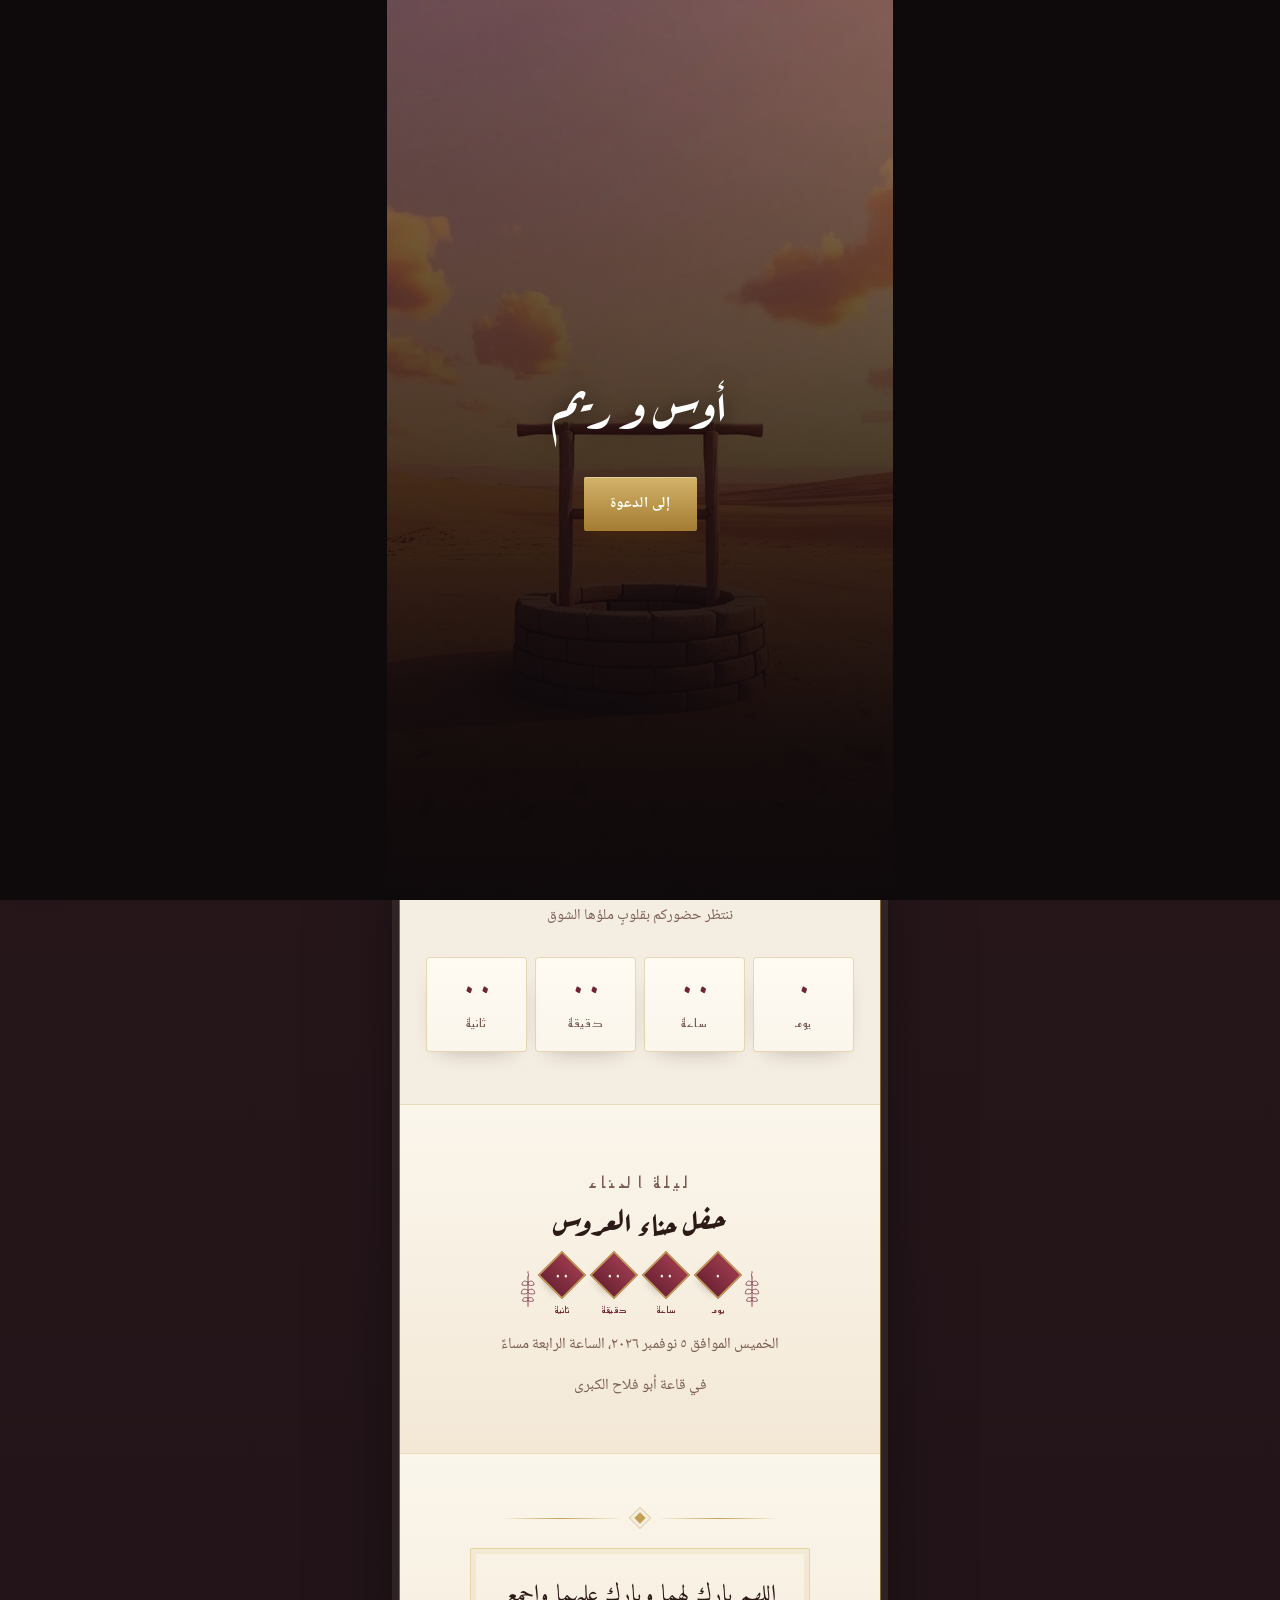
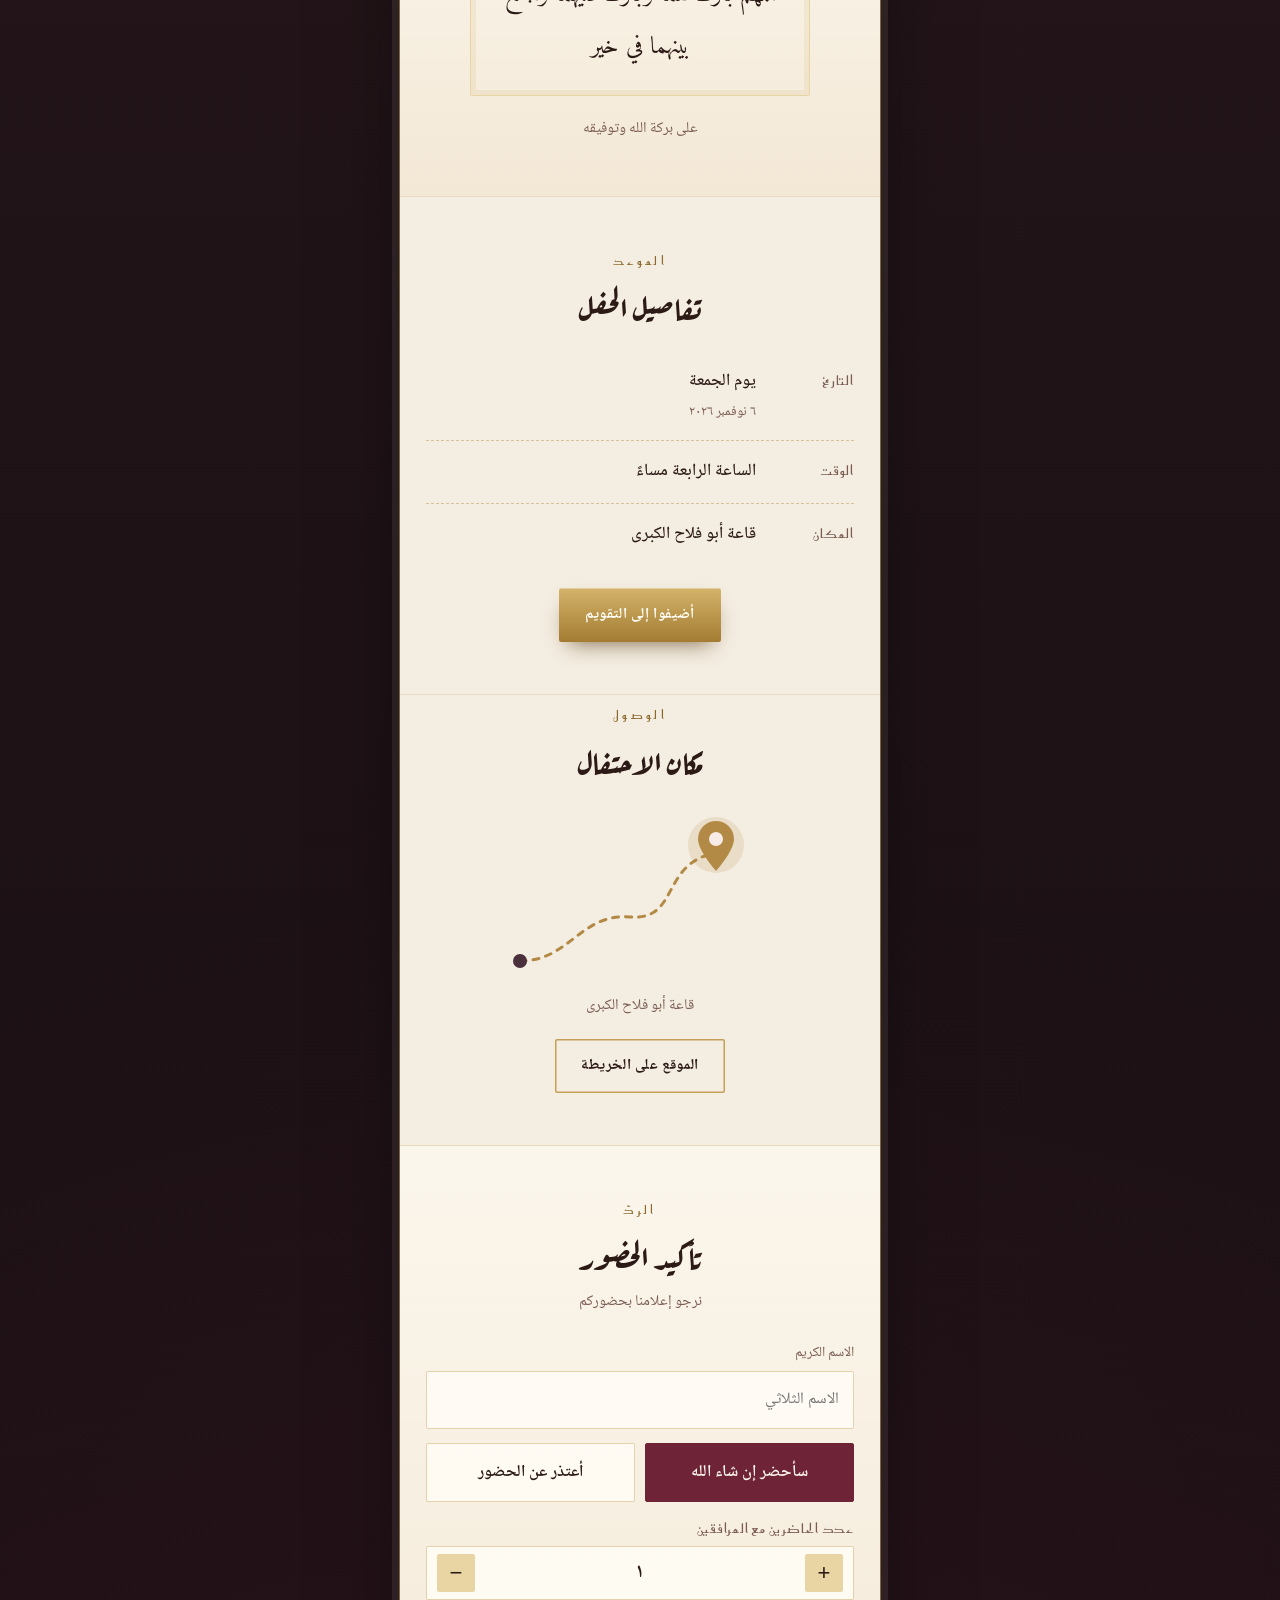
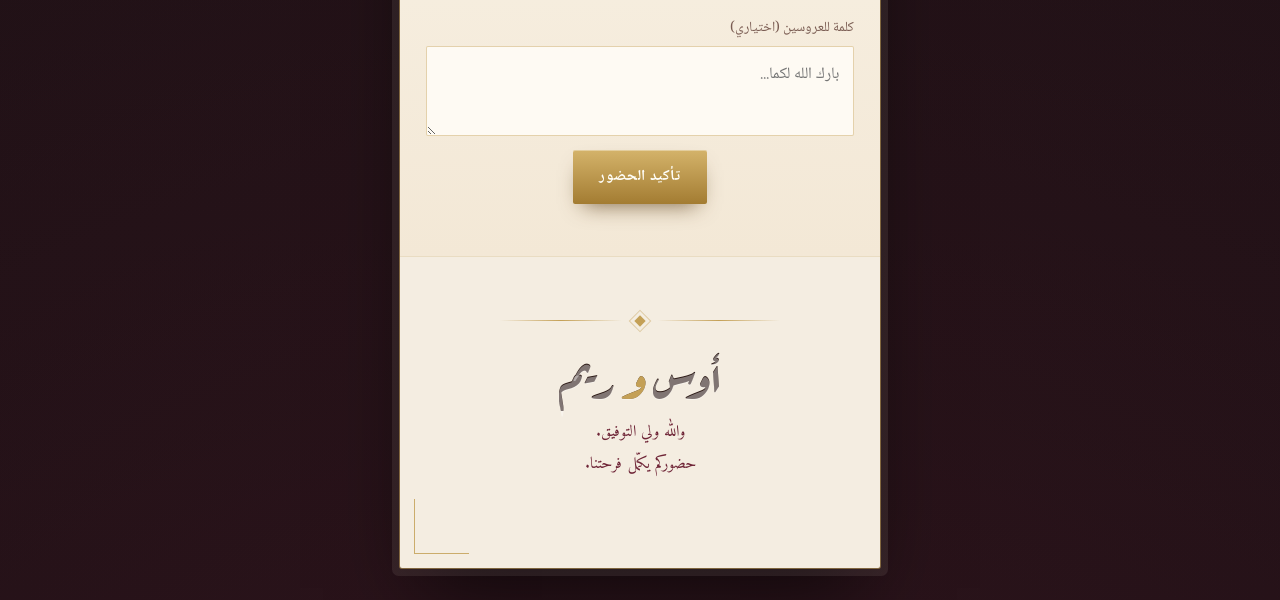
==== index.html @ cea6261b "Restyle the henna countdown as small tatreez lozenges with henna sprigs. Co-authored-by: Cursor <cur" ====
<!DOCTYPE html>
<html lang="ar" dir="rtl">
<head>
<meta charset="UTF-8">
<meta name="viewport" content="width=device-width, initial-scale=1">
<title>دعوة زفاف أوس وريم</title>
<meta name="claude:viewport-fit-sides" content="cover">
<link rel="preconnect" href="https://fonts.googleapis.com">
<link rel="preconnect" href="https://fonts.gstatic.com" crossorigin>
<link href="https://fonts.googleapis.com/css2?family=Amiri:ital,wght@0,400;0,700;1,400&family=Aref+Ruqaa:wght@400;700&family=Noto+Naskh+Arabic:wght@400;500;600;700&family=Reem+Kufi:wght@400;500;600&display=swap" rel="stylesheet">
<style>
/* Layout: one phone-width column of blush paper. A sealed envelope opens onto an arched hero, then short sections stacked with gold hairline dividers. */
:root{
  --velvet:#160e12;
  --velvet-2:#2a181c;
  --paper:#F4EDE1;
  --paper-2:#FBF6EC;
  --ink:#2C1A16;
  --mauve:#7A5C52;
  --gold:#C4A056;
  --gold-deep:#8C6A2E;
  --gold-lt:#E8D5A3;
  --wine:#6E2436;
  --rose:#E4D2C4;
  --f-display:'Aref Ruqaa','Amiri','Noto Naskh Arabic',serif;
  --f-title:'Amiri','Noto Naskh Arabic',serif;
  --f-kufi:'Reem Kufi','Noto Naskh Arabic',sans-serif;
  --f-body:'Noto Naskh Arabic','Amiri','Segoe UI',Tahoma,sans-serif;
  color-scheme:light;
}
*{box-sizing:border-box}
html{scroll-behavior:smooth}
body{
  margin:0;color:var(--ink);font-family:var(--f-body);
  background:
    radial-gradient(ellipse 80% 50% at 50% 0%,rgba(196,160,86,.22),transparent 55%),
    radial-gradient(circle at 50% 120%,rgba(110,36,54,.35),transparent 45%),
    linear-gradient(180deg,var(--velvet-2),var(--velvet));
  padding-block:0;padding-left:max(0px,env(safe-area-inset-left,0px));padding-right:max(0px,env(safe-area-inset-right,0px));
  line-height:2;font-size:16.5px;
}
body.locked{overflow:hidden}
.wrap{
  max-width:480px;margin-inline:auto;background:var(--paper);min-height:100vh;position:relative;overflow:hidden;
  box-shadow:
    0 0 0 1px rgba(196,160,86,.55),
    0 0 0 8px rgba(244,237,225,.08),
    0 40px 80px -20px rgba(0,0,0,.65);
}
.wrap::before,.wrap::after{
  content:"";position:absolute;pointer-events:none;z-index:8;width:54px;height:54px;
  border-color:var(--gold);border-style:solid;opacity:.85;
}
.wrap::before{top:14px;right:14px;border-width:1.5px 1.5px 0 0}
.wrap::after{bottom:14px;left:14px;border-width:0 0 1.5px 1.5px}
section{padding:52px max(26px,env(safe-area-inset-left,0px)) 52px max(26px,env(safe-area-inset-right,0px));text-align:center;position:relative}
section + section{border-top:1px solid rgba(196,160,86,.22)}
h2{font-family:var(--f-display);font-weight:700;font-size:32px;margin:0 0 8px;color:var(--ink);text-wrap:balance;line-height:1.45}
.kicker{font-family:var(--f-kufi);font-size:12px;letter-spacing:.28em;color:var(--gold-deep);margin:0 0 10px}
p{margin:0}
.label{font-size:13px;letter-spacing:.06em;color:var(--mauve);font-family:var(--f-kufi)}
.orn{display:flex;align-items:center;gap:14px;justify-content:center;margin:8px auto 0;max-width:280px;color:var(--gold)}
.orn::before,.orn::after{content:"";flex:1;height:1px;background:linear-gradient(90deg,transparent,var(--gold),transparent)}
.orn i{width:8px;height:8px;transform:rotate(45deg);background:var(--gold);display:block;box-shadow:0 0 0 3px var(--paper),0 0 0 4px rgba(196,160,86,.45)}
.orn.wide{max-width:220px;margin-top:18px}

/* ---------- Envelope ---------- */
#intro{position:fixed;inset:0;z-index:50;background:
  radial-gradient(circle at 50% 18%,rgba(255,246,221,.45),transparent 28%),
  radial-gradient(120% 90% at 50% 30%,#E9D4D1,#C9AEB1 70%,#B89A9C);
  display:flex;align-items:center;justify-content:center;
  transition:opacity .9s ease,transform .9s ease;padding:max(20px,env(safe-area-inset-top,0px)) 20px max(20px,env(safe-area-inset-bottom,0px))}
#intro.gone{opacity:0;transform:scale(1.06);pointer-events:none}
.env-scene{width:min(420px,92vw);display:flex;flex-direction:column;align-items:center;gap:18px;perspective:1200px}
.env{position:relative;display:block;width:100%;height:360px;border:0;background:none;padding:0;cursor:pointer;
  transform-style:preserve-3d;transition:transform .9s ease .15s;filter:drop-shadow(0 28px 36px rgba(74,47,60,.38))}
.env:not(.open){overflow:hidden;border-radius:14px}
.env-back{position:absolute;inset:0;border-radius:14px;background:linear-gradient(180deg,#F7E8E2,#E7CEC8);
  box-shadow:inset 0 0 0 1px rgba(179,138,69,.5),inset 0 0 0 9px rgba(255,255,255,.22)}
.env-back::after{content:"";position:absolute;inset:11px;border-radius:8px;border:1px solid rgba(179,138,69,.42);pointer-events:none}
.env-letter{position:absolute;left:8%;right:8%;top:10%;height:80%;border-radius:6px;z-index:1;opacity:0;
  background:linear-gradient(180deg,#FDFAF6,#F4E6DC);box-shadow:inset 0 0 0 1px rgba(179,138,69,.3);
  transition:transform .85s cubic-bezier(.2,.7,.2,1) .28s,opacity .4s ease .2s}
.env-face{position:absolute;inset:0;z-index:2;display:flex;flex-direction:column;align-items:center;justify-content:flex-end;
  padding:0 24px 36px;border-radius:14px;pointer-events:none;gap:4px;
  background:linear-gradient(180deg,transparent 50%,#F1DDD6 50%)}
.env-kicker{font-size:13px;color:var(--gold);letter-spacing:.22em}
.env-pair{font-family:var(--f-display);font-size:clamp(28px,7vw,36px);color:var(--ink);line-height:1.15;display:flex;align-items:baseline;gap:10px}
.env-pair b{color:var(--gold);font-weight:400;font-size:.62em}
.env-flap{position:absolute;left:0;right:0;top:0;height:54%;z-index:3;transform-origin:top center;transform-style:preserve-3d;
  transition:transform .85s cubic-bezier(.5,0,.2,1)}
.env-flap::before,.env-flap::after{content:"";position:absolute;inset:0;clip-path:polygon(0 0,100% 0,50% 100%);backface-visibility:hidden}
.env-flap::before{background:linear-gradient(180deg,#F7E9E4 0%,#E6CBC6 72%,#D9B8B3 100%)}
.env-flap::after{transform:rotateX(180deg);background:linear-gradient(180deg,#C9A07A,#E6D0C4)}
.seal{position:absolute;left:50%;top:54%;width:86px;height:86px;margin:-43px 0 0 -43px;border-radius:50%;z-index:4;
  display:grid;place-items:center;transition:opacity .4s ease,transform .5s ease;
  background:radial-gradient(circle at 32% 28%,#F6E2A8,#C39A52 52%,#8A6428);
  box-shadow:0 8px 16px rgba(74,47,60,.35),inset 0 0 0 5px rgba(255,248,220,.2),inset 0 -6px 10px rgba(80,50,10,.35)}
.seal span{font-family:var(--f-display);font-size:24px;line-height:1;color:#6B4A18;text-shadow:0 1px 0 rgba(255,255,255,.4)}
.env.open .env-flap{transform:rotateX(172deg)}
.env.open .seal{opacity:0;transform:scale(.65) translateY(-8px)}
.env.open .env-letter{opacity:1;transform:translateY(-46%)}
.env.open .env-face{opacity:0;transition:opacity .3s ease}
.env.open{transform:translateY(28px) scale(.96)}
@media (max-width:420px){.env{height:300px}.env-pair{font-size:28px}.seal{width:74px;height:74px;margin:-37px 0 0 -37px}}
.hint{font-size:15px;color:var(--ink);opacity:.72;animation:pulse 2.2s ease-in-out infinite}
@keyframes pulse{50%{opacity:.38}}

/* ---------- Hero ---------- */
.hero{padding:0;min-height:720px;background:linear-gradient(180deg,#F8F1E4 0%,var(--paper) 58%)}
.hero svg.arch{position:absolute;inset:0;width:100%;height:100%}
.hero-in{position:relative;padding:88px 30px 56px;display:flex;flex-direction:column;align-items:center;gap:12px;z-index:3}
.bism{font-family:var(--f-title);font-size:26px;color:var(--gold-deep);font-weight:700}
.verse{font-family:var(--f-title);font-size:16px;font-style:italic;color:var(--wine);max-width:300px;line-height:2.1}
.invite-line{font-size:16px;color:var(--ink);max-width:320px}
.families{font-family:var(--f-display);font-size:22px;color:var(--gold-deep);line-height:1.8;max-width:320px}
.hosts{display:grid;grid-template-columns:1fr 1fr;gap:14px;width:100%;max-width:360px;margin:6px 0 2px}
.host{font-size:14px;line-height:1.8;color:var(--ink)}
.host small{display:block;color:var(--mauve);font-size:12.5px;font-family:var(--f-kufi);letter-spacing:.04em}
.roles{font-size:15px;color:var(--mauve)}
.henna p{margin:10px auto 0;max-width:320px;color:var(--mauve);font-size:15.5px;line-height:2}
.names{font-family:var(--f-display);font-size:58px;line-height:1.2;color:var(--ink);margin-block:6px;text-shadow:0 1px 0 rgba(255,255,255,.4)}
.names .amp{display:block;font-size:26px;color:var(--gold);line-height:1;font-family:var(--f-title)}

/* ---------- Countdown ---------- */
.count{display:grid;grid-template-columns:repeat(4,1fr);gap:8px;margin-top:26px}
.tile{background:linear-gradient(180deg,#FFFaf2,var(--paper-2));border-radius:4px;padding:16px 4px 12px;box-shadow:inset 0 0 0 1px rgba(196,160,86,.4),0 10px 24px -16px rgba(44,26,22,.45)}
.tile b{display:block;font-family:var(--f-title);font-weight:700;font-size:28px;line-height:1.2;font-variant-numeric:tabular-nums;color:var(--wine)}
.tile span{font-size:12px;color:var(--mauve);font-family:var(--f-kufi);letter-spacing:.08em}
.henna-count{display:flex;align-items:center;justify-content:center;gap:6px;margin:14px auto 6px}
.henna-count svg.h-sprig{width:16px;height:46px;flex:0 0 auto;color:var(--wine);opacity:.9}
.henna-count svg.h-sprig.flip{transform:scaleX(-1)}
.henna-loz{display:flex;align-items:flex-start;gap:12px;margin:0;padding:0;list-style:none}
.henna-loz li{display:flex;flex-direction:column;align-items:center;gap:9px;width:40px}
.henna-loz .gem{
  width:34px;height:34px;display:grid;place-items:center;font-style:normal;
  background:linear-gradient(180deg,#9a3a4c,var(--wine));
  transform:rotate(45deg);
  box-shadow:inset 0 0 0 1.5px var(--gold),0 5px 10px -7px rgba(44,26,22,.5);
}
.henna-loz b{transform:rotate(-45deg);color:#FBF6EC;font-family:var(--f-title);font-weight:700;font-size:13px;line-height:1;font-variant-numeric:tabular-nums}
.henna-loz span{font-family:var(--f-kufi);font-size:9px;color:var(--wine);letter-spacing:.04em}
.sub{font-size:15px;color:var(--mauve);margin-top:8px}

/* ---------- Dua card ---------- */
.dua{background:linear-gradient(180deg,var(--paper-2),#F3E8D6)}
.dua blockquote{margin:22px auto 0;max-width:340px;font-family:var(--f-title);font-size:24px;line-height:2.15;color:var(--ink);padding:22px 18px;border-radius:2px;box-shadow:inset 0 0 0 1px var(--gold-lt),inset 0 0 0 6px rgba(196,160,86,.12)}

/* ---------- Details ---------- */
.rows{display:grid;gap:0;margin:22px 0 22px;text-align:right}
.row{display:grid;grid-template-columns:84px 1fr;gap:14px;padding:14px 0;border-bottom:1px dashed rgba(179,138,69,.45);align-items:baseline}
.row:last-child{border-bottom:0}
.row .label{font-size:13px}
.row .val{font-size:17px;font-weight:500;min-width:0}
.row .val small{display:block;font-size:13.5px;font-weight:400;color:var(--mauve)}
.btn{display:inline-flex;align-items:center;justify-content:center;gap:8px;font:inherit;font-weight:700;font-size:15px;padding:12px 26px;border-radius:2px;border:0;cursor:pointer;text-decoration:none;letter-spacing:.04em;
  background:linear-gradient(180deg,#D4B36A,#A37C32);color:#fffef8;box-shadow:0 10px 22px -10px rgba(80,50,10,.75),inset 0 1px 0 rgba(255,255,255,.35)}
.btn:focus-visible,.field:focus-visible,.env:focus-visible,.choice input:focus-visible+span{outline:2px solid var(--gold-deep);outline-offset:3px}
.btn.ghost{background:transparent;color:var(--ink);box-shadow:inset 0 0 0 1.5px var(--gold)}
.btns{display:flex;gap:10px;justify-content:center;flex-wrap:wrap}

/* ---------- Location ---------- */
.route{width:100%;max-width:300px;height:190px;margin:10px auto 6px;display:block}
.route .trail{stroke-dasharray:6 7;animation:dash 6s linear infinite}
@keyframes dash{to{stroke-dashoffset:-130}}

/* ---------- RSVP ---------- */
.rsvp{background:linear-gradient(180deg,var(--paper-2),#F3E8D6)}
form{display:grid;gap:14px;text-align:right;margin-top:22px}
label.fl{display:grid;gap:4px;font-size:14px;color:var(--mauve)}
.field{font:inherit;font-size:16px;color:var(--ink);background:rgba(255,252,246,.9);border:1px solid rgba(196,160,86,.45);border-radius:2px;padding:12px 14px;width:100%}
textarea.field{resize:vertical;min-height:84px}
.choices{display:grid;grid-template-columns:1fr 1fr;gap:10px}
.choice input{position:absolute;opacity:0;pointer-events:none}
.choice span{display:block;text-align:center;padding:12px 8px;border-radius:2px;border:1px solid rgba(196,160,86,.45);background:rgba(255,252,246,.9);cursor:pointer;font-weight:600}
.choice input:checked+span{background:var(--wine);color:#FBF6EC;border-color:var(--wine)}
.stepper{display:flex;align-items:center;justify-content:space-between;background:rgba(255,252,246,.9);border:1px solid rgba(196,160,86,.45);border-radius:2px;padding:6px 10px}
.stepper button{width:38px;height:38px;border-radius:2px;border:0;background:var(--gold-lt);color:var(--ink);font-size:22px;cursor:pointer;line-height:1}
.stepper output{font-size:20px;font-weight:600;font-variant-numeric:tabular-nums}

/* ---------- Program ---------- */

/* ---------- Closing ---------- */
.closing{padding-bottom:88px}
.closing .names{font-size:48px}
.closing p.thanks{font-size:16px;max-width:300px;margin:12px auto 0;color:var(--wine);font-family:var(--f-title)}
.sample{margin-top:34px;font-size:12px;color:var(--mauve);opacity:.8}

/* ---------- Motion + sound ---------- */
.env:not(.open){animation:floaty 4.5s ease-in-out infinite}
@keyframes floaty{50%{transform:translateY(-8px)}}
.seal{animation:glow 2.6s ease-in-out infinite}
@keyframes glow{50%{box-shadow:0 6px 14px rgba(74,47,60,.4),0 0 0 10px rgba(230,204,143,.22),inset 0 0 0 4px rgba(255,255,255,.14),inset 0 -4px 8px rgba(80,50,10,.35)}}
.spark{position:absolute;width:7px;height:7px;border-radius:50%;background:var(--gold-lt);box-shadow:0 0 10px 2px rgba(230,204,143,.9);pointer-events:none;z-index:6;
  animation:burst 1.1s ease-out forwards}
@keyframes burst{from{opacity:1;transform:translate(0,0) scale(1)}to{opacity:0;transform:translate(var(--dx),var(--dy)) scale(.2)}}
.opened .hero-in>*{animation:rise 1.1s cubic-bezier(.2,.7,.2,1) both}
.opened .hero-in>*:nth-child(1){animation-delay:.1s}
.opened .hero-in>*:nth-child(2){animation-delay:.35s}
.opened .hero-in>*:nth-child(3){animation-delay:.6s}
.opened .hero-in>*:nth-child(4){animation-delay:.85s}
.opened .hero-in>*:nth-child(5){animation-delay:1.1s}
.opened .hero-in>*:nth-child(6){animation-delay:1.25s}
.opened .hero-in>*:nth-child(7){animation-delay:1.4s}
@keyframes rise{from{opacity:0;transform:translateY(26px)}to{opacity:1;transform:none}}
.names>span:not(.amp){background:linear-gradient(100deg,var(--ink) 38%,var(--gold) 50%,var(--ink) 62%) 100% 0/260% 100%;-webkit-background-clip:text;background-clip:text;color:transparent;animation:shine 6s ease-in-out 2.5s infinite}
@keyframes shine{0%,55%{background-position:100% 0}100%{background-position:0 0}}
.hero svg.arch{transform-origin:50% 0;animation:archin 2.2s ease-out both}
@keyframes archin{from{opacity:0;transform:scale(1.06)}to{opacity:1;transform:none}}
#petals{position:absolute;inset:0;width:100%;height:100%;pointer-events:none;z-index:2}
.rv{transition:opacity .9s ease,transform .9s cubic-bezier(.2,.7,.2,1)}
.rvready .rv:not(.in){opacity:0;transform:translateY(24px)}
.tile{transition:transform .3s ease}
.tile:hover{transform:translateY(-3px)}
.btn{transition:transform .2s ease,filter .2s ease}
.btn:hover{filter:brightness(1.06)}.btn:active{transform:scale(.97)}
.snd{position:fixed;z-index:40;bottom:calc(16px + env(safe-area-inset-bottom,0px));left:max(16px,env(safe-area-inset-left,0px));width:48px;height:48px;border-radius:50%;border:0;cursor:pointer;
  background:linear-gradient(180deg,#FBF6EC,#F0E2C8);color:var(--ink);display:grid;place-items:center;box-shadow:0 10px 24px -8px rgba(22,14,18,.7),inset 0 0 0 1.5px var(--gold)}
.snd svg{width:22px;height:22px}
.snd .off{display:none}
.snd.muted .on{display:none}.snd.muted .off{display:block}
.snd:focus-visible{outline:3px solid var(--ink);outline-offset:3px}
@media (prefers-reduced-motion:reduce){
  .env:not(.open),.seal,.names>span:not(.amp),.hero svg.arch,.opened .hero-in>*{animation:none}
  .names>span:not(.amp){color:var(--ink);background:none}
  .rvready .rv:not(.in){opacity:1;transform:none}
}
@media (prefers-reduced-motion:reduce){
  .env,.env-flap,.env-letter,.seal,#intro{transition-duration:.01s;transition-delay:0s}
  .hint,.route .trail{animation:none}
  html{scroll-behavior:auto}
}
@media (max-width:380px){.names{font-size:46px}.row{grid-template-columns:70px 1fr}}
@media (min-width:560px){
  body{padding-block:32px}
  .wrap{min-height:auto;border-radius:2px}
}

/* ---------- Cinema intro ---------- */
#cinema{position:fixed;inset:0;z-index:60;background:#0e090b;display:flex;justify-content:center;transition:opacity .8s ease}
#cinema.gone{opacity:0;pointer-events:none}
.stage{position:relative;height:100%;width:min(100%,calc(100vh*9/16));overflow:hidden;background:#0e090b}
@supports (height:100dvh){.stage{width:min(100%,calc(100dvh*9/16))}}
.stage video{position:absolute;inset:0;width:100%;height:100%;object-fit:cover}
.shade{position:absolute;inset:0;background:linear-gradient(180deg,rgba(14,9,11,.4),rgba(14,9,11,.78) 55%,rgba(14,9,11,.96) 82%,#0e090b);opacity:0;transition:opacity 1.4s ease}
.stage.fin .shade{opacity:1}
.start{position:absolute;inset:0;display:flex;flex-direction:column;align-items:center;justify-content:center;gap:18px;background:rgba(40,20,30,.45);color:#fff;text-align:center;padding:24px;transition:opacity .5s ease}
.start.hide{opacity:0;pointer-events:none}
.start .t{font-family:var(--f-display);font-size:36px;line-height:1.5;text-shadow:0 2px 14px rgba(0,0,0,.55)}
.start .s{font-size:15px;opacity:.92}
.fintxt{position:absolute;inset:0;display:flex;flex-direction:column;align-items:center;justify-content:center;gap:12px;color:#fff;text-align:center;padding:24px;pointer-events:none}
.fintxt .btn{pointer-events:auto}
.fin-names{font-family:var(--f-display);font-size:52px;line-height:1.35;text-shadow:0 3px 22px rgba(0,0,0,.7);opacity:0}
.fin-go{margin-top:26px;opacity:0;font-family:var(--f-body)}
.stage.fin .fin-names,.stage.fin .fin-go{animation:rise 1.1s cubic-bezier(.2,.7,.2,1) both}
.stage.fin .fin-names{animation-delay:.5s}.stage.fin .fin-go{animation-delay:0s}
.skip{position:absolute;top:calc(14px + env(safe-area-inset-top,0px));right:max(14px,env(safe-area-inset-right,0px));z-index:3;border:0;border-radius:999px;padding:7px 16px;font:inherit;font-size:14px;color:#fff;background:rgba(20,10,16,.45);cursor:pointer}
.skip:focus-visible{outline:3px solid #fff;outline-offset:3px}
@media (prefers-reduced-motion:reduce){.stage.fin .fin-names,.stage.fin .fin-go{animation:none;opacity:1}.shade{transition:none}}
.wishes{display:grid;gap:14px;margin-top:22px;text-align:right}
.wish{margin:0;background:var(--paper-2);border-radius:2px;padding:18px;box-shadow:inset 0 0 0 1px var(--gold-lt)}
.wish blockquote{margin:0 0 8px;font-family:var(--f-display);font-size:20px;line-height:2}
.wish figcaption{color:var(--gold);font-weight:600}
.save-ok,.save-err{margin:8px 0 0;font-size:14px}
.save-ok{color:#2f6b45}.save-err{color:#9b2c2c}
.sample a{color:var(--gold)}
</style>
</head>
<body>

<div dir="rtl" lang="ar">

<audio id="bgm" src="music.mp3" loop preload="auto" autoplay playsinline></audio>

<!-- ======== Cinema intro ======== -->
<div id="cinema">
  <div class="stage" id="stage">
    <video id="vid" src="intro.mp4" poster="poster.jpg" muted playsinline webkit-playsinline autoplay preload="auto"></video>
    <div class="shade"></div>
    <div class="fintxt">
      <div class="fin-names"><span data-groom>أوس</span> و <span data-bride>ريم</span></div>
      <button class="btn fin-go" id="finGo" type="button" hidden>إلى الدعوة</button>
    </div>
    <button class="skip" id="skip" type="button">تخطّي</button>
  </div>
</div>

<main class="wrap">

  <!-- ======== Hero ======== -->
  <section class="hero">
    <svg class="arch" viewBox="0 0 460 700" preserveAspectRatio="xMidYMin slice" aria-hidden="true">
      <defs>
        <linearGradient id="sky" x1="0" y1="0" x2="0" y2="1">
          <stop offset="0" stop-color="#FBF4E4"/><stop offset=".55" stop-color="#EED9C0"/><stop offset="1" stop-color="#E2C4AE"/>
        </linearGradient>
        <linearGradient id="lake" x1="0" y1="0" x2="0" y2="1">
          <stop offset="0" stop-color="#E8CDB8"/><stop offset="1" stop-color="#D9B49E"/>
        </linearGradient>
        <radialGradient id="sun" cx=".5" cy=".5" r=".5"><stop offset="0" stop-color="#F7E7B8" stop-opacity=".95"/><stop offset="1" stop-color="#F7E7B8" stop-opacity="0"/></radialGradient>
        <clipPath id="archclip"><path d="M60 700V250C60 130 140 70 230 20C320 70 400 130 400 250V700Z"/></clipPath>
      </defs>
      <g clip-path="url(#archclip)">
        <rect x="40" y="0" width="380" height="700" fill="url(#sky)"/>
        <circle cx="230" cy="470" r="150" fill="url(#sun)"/>
        <rect x="40" y="540" width="380" height="160" fill="url(#lake)"/>
        <g stroke="#fff" stroke-opacity=".55" stroke-width="1.5" fill="none" stroke-linecap="round">
          <path d="M120 570h60M250 585h90M170 612h110M300 630h70M90 640h80"/>
        </g>
        <!-- distant pavilion -->
        <g fill="#D9B9A6" opacity=".7">
          <rect x="200" y="470" width="60" height="70"/>
          <path d="M196 470q34-46 68 0z"/>
          <rect x="228" y="440" width="4" height="16"/>
        </g>
      </g>
      <!-- gold frames -->
      <path d="M60 700V250C60 130 140 70 230 20C320 70 400 130 400 250V700" fill="none" stroke="#C4A056" stroke-width="2.6"/>
      <path d="M72 700V252C72 140 148 84 230 38C312 84 388 140 388 252V700" fill="none" stroke="#E8D5A3" stroke-width="1.1"/>
      <path d="M48 700V248C48 122 136 62 230 10C324 62 412 122 412 248V700" fill="none" stroke="#8C6A2E" stroke-width=".8" opacity=".55"/>
      <g id="blooms"></g>
    </svg>
    <canvas id="petals" aria-hidden="true"></canvas>

    <div class="hero-in">
      <div class="bism">بسم الله الرحمن الرحيم</div>
      <div class="orn wide"><i></i></div>
      <p class="families">أفراح آل أبو رحمه وأفراح آل شومان</p>
      <div class="hosts">
        <div class="host">السيد إياد سليمان أبو رحمه<small>«أبو كايد»</small></div>
        <div class="host">السيد سمير فوزي شومان<small>«أبو علي»</small></div>
      </div>
      <p class="invite-line">يتشرفان بدعوتكم لحضور حفل زفاف</p>
      <p class="roles">نجله <span data-groom>أوس</span> وكريمته <span data-bride>ريم</span></p>
      <h1 class="names" style="margin:0">
        <span data-groom>أوس</span>
        <span class="amp">و</span>
        <span data-bride>ريم</span>
      </h1>
      <p class="verse" style="margin:0">وذلك من توفيق الله تعالى</p>
      <div class="orn" style="width:200px"><i></i></div>
      <div class="label" id="venueBig"></div>
    </div>
  </section>

  <!-- ======== Countdown ======== -->
  <section>
    <p class="kicker">العدّ التنازلي</p>
    <h2>يفصلنا عن الفرح</h2>
    <p class="sub">ننتظر حضوركم بقلوبٍ ملؤها الشوق</p>
    <div class="count" aria-live="off">
      <div class="tile"><b id="cd-d">--</b><span>يوم</span></div>
      <div class="tile"><b id="cd-h">--</b><span>ساعة</span></div>
      <div class="tile"><b id="cd-m">--</b><span>دقيقة</span></div>
      <div class="tile"><b id="cd-s">--</b><span>ثانية</span></div>
    </div>
  </section>

  <!-- ======== Henna ======== -->
  <section class="henna dua">
    <p class="kicker">ليلة الحناء</p>
    <h2>حفل حناء العروس</h2>
    <div class="henna-count" aria-label="باقي على ليلة الحناء">
      <svg class="h-sprig" viewBox="0 0 24 56" aria-hidden="true">
        <g fill="none" stroke="currentColor" stroke-linecap="round" stroke-linejoin="round">
          <path stroke-width="1.4" d="M12 54V10"/>
          <path stroke-width="1.2" d="M12 18c-6-4-9-1-9 4 4 1 7 1 9-1M12 18c6-4 9-1 9 4-4 1-7 1-9-1"/>
          <path stroke-width="1.2" d="M12 30c-7-4-10-1-10 5 5 1 8 1 10-2M12 30c7-4 10-1 10 5-5 1-8 1-10-2"/>
          <path stroke-width="1.2" d="M12 42c-6-3-8 0-8 4 4 1 6 1 8-1M12 42c6-3 8 0 8 4-4 1-6 1-8-1"/>
          <path stroke-width="1.3" d="M12 10c-3-6 3-8 0-8"/>
        </g>
      </svg>
      <ol class="henna-loz">
        <li><i class="gem"><b id="hn-d">--</b></i><span>يوم</span></li>
        <li><i class="gem"><b id="hn-h">--</b></i><span>ساعة</span></li>
        <li><i class="gem"><b id="hn-m">--</b></i><span>دقيقة</span></li>
        <li><i class="gem"><b id="hn-s">--</b></i><span>ثانية</span></li>
      </ol>
      <svg class="h-sprig flip" viewBox="0 0 24 56" aria-hidden="true">
        <g fill="none" stroke="currentColor" stroke-linecap="round" stroke-linejoin="round">
          <path stroke-width="1.4" d="M12 54V10"/>
          <path stroke-width="1.2" d="M12 18c-6-4-9-1-9 4 4 1 7 1 9-1M12 18c6-4 9-1 9 4-4 1-7 1-9-1"/>
          <path stroke-width="1.2" d="M12 30c-7-4-10-1-10 5 5 1 8 1 10-2M12 30c7-4 10-1 10 5-5 1-8 1-10-2"/>
          <path stroke-width="1.2" d="M12 42c-6-3-8 0-8 4 4 1 6 1 8-1M12 42c6-3 8 0 8 4-4 1-6 1-8-1"/>
          <path stroke-width="1.3" d="M12 10c-3-6 3-8 0-8"/>
        </g>
      </svg>
    </div>
    <p id="hennaWhen"></p>
    <p id="hennaWhere"></p>
  </section>

  <!-- ======== Dua ======== -->
  <section class="dua">
    <div class="orn"><i></i></div>
    <blockquote style="margin-top:26px">اللهم بارك لهما وبارك عليهما واجمع بينهما في خير</blockquote>
    <p class="sub" style="margin-top:18px">على بركة الله وتوفيقه</p>
  </section>

  <!-- ======== Details ======== -->
  <section>
    <p class="kicker">الموعد</p>
    <h2>تفاصيل الحفل</h2>
    <div class="rows">
      <div class="row"><span class="label">التاريخ</span><span class="val" id="dDate"></span></div>
      <div class="row"><span class="label">الوقت</span><span class="val" id="dTime"></span></div>
      <div class="row"><span class="label">المكان</span><span class="val" id="dVenue"></span></div>
    </div>
    <div class="btns">
      <a class="btn" id="calBtn" href="#" target="_blank" rel="noopener">أضيفوا إلى التقويم</a>
    </div>
  </section>

  <!-- ======== Location ======== -->
  <section style="padding-top:8px">
    <p class="kicker">الوصول</p>
    <h2>مكان الاحتفال</h2>
    <svg class="route" viewBox="0 0 300 190" aria-hidden="true">
      <path class="trail" d="M30 168C80 168 90 120 140 124C190 128 170 70 226 60" fill="none" stroke="#B38A45" stroke-width="3" stroke-linecap="round"/>
      <circle cx="30" cy="168" r="7" fill="#4A2F3C"/>
      <circle cx="226" cy="52" r="28" fill="#B38A45" opacity=".16"/>
      <path d="M226 78C226 78 208 58 208 46a18 18 0 0 1 36 0c0 12-18 32-18 32z" fill="#B38A45"/>
      <circle cx="226" cy="46" r="7" fill="#F6EBE6"/>
    </svg>
    <p class="sub" id="addr" style="margin-bottom:18px"></p>
    <a class="btn ghost" id="mapBtn" href="#" target="_blank" rel="noopener">الموقع على الخريطة</a>
  </section>

  <!-- ======== RSVP ======== -->
  <section class="rsvp">
    <p class="kicker">الردّ</p>
    <h2>تأكيد الحضور</h2>
    <p class="sub">نرجو إعلامنا بحضوركم</p>
    <form id="rsvpForm" autocomplete="off">
      <label class="fl" for="gName">الاسم الكريم
        <input class="field" id="gName" required placeholder="الاسم الثلاثي">
      </label>
      <div class="choices" role="radiogroup" aria-label="الحضور">
        <label class="choice"><input type="radio" name="att" value="yes" checked><span>سأحضر إن شاء الله</span></label>
        <label class="choice"><input type="radio" name="att" value="no"><span>أعتذر عن الحضور</span></label>
      </div>
      <div id="guestsBox">
        <span class="label" style="display:block;margin-bottom:4px">عدد الحاضرين مع المرافقين</span>
        <div class="stepper">
          <button type="button" id="plus" aria-label="زيادة">+</button>
          <output id="guests" for="plus minus">١</output>
          <button type="button" id="minus" aria-label="نقصان">−</button>
        </div>
      </div>
      <label class="fl" for="gNote">كلمة للعروسين (اختياري)
        <textarea class="field" id="gNote" placeholder="بارك الله لكما..."></textarea>
      </label>
      <button class="btn" type="submit" style="justify-self:center">تأكيد الحضور</button>
      <p class="save-ok" id="saveOk" hidden>تم استلام تأكيدكم</p>
      <p class="save-err" id="saveErr" hidden>تعذّر حفظ التأكيد، حاولوا مرة أخرى</p>
    </form>
  </section>

  <!-- ======== Wishes ======== -->
  <section id="wishesSection" hidden>
    <p class="kicker">من القلوب</p>
    <h2>كلمات الأحبة</h2>
    <p class="sub">تهانٍ اختارها أهل العرس لتظهر مع الدعوة</p>
    <div class="wishes" id="wishes"></div>
  </section>

  <!-- ======== Closing ======== -->
  <section class="closing">
    <div class="orn"><i></i></div>
    <h2 class="names" style="margin-top:22px"><span data-groom>أوس</span> <span style="color:var(--gold)">و</span> <span data-bride>ريم</span></h2>
    <p class="thanks">والله ولي التوفيق.<br>حضوركم يكمّل فرحتنا.</p>
  </section>
</main>

<button class="snd muted" id="snd" type="button" aria-label="تشغيل أو إيقاف الموسيقى">
  <svg class="on" viewBox="0 0 24 24" fill="none" stroke="currentColor" stroke-width="1.8" stroke-linecap="round" stroke-linejoin="round"><path d="M4 9.5h3.5L12 6v12l-4.5-3.5H4z"/><path d="M15.5 9a4 4 0 0 1 0 6M18 6.5a7.5 7.5 0 0 1 0 11"/></svg>
  <svg class="off" viewBox="0 0 24 24" fill="none" stroke="currentColor" stroke-width="1.8" stroke-linecap="round" stroke-linejoin="round"><path d="M4 9.5h3.5L12 6v12l-4.5-3.5H4z"/><path d="M16 9.5l5 5M21 9.5l-5 5"/></svg>
</button>
</div>

<script>
/* ===== Details: swap these for the real wedding ===== */
var W = {
  groom: 'أوس',
  bride: 'ريم',
  start: '2026-11-06T16:00:00+02:00',
  durationHours: 4,
  venue: 'قاعة أبو فلاح الكبرى',
  city: '',
  address: 'قاعة أبو فلاح الكبرى',
  rsvpPhone: '',
  hennaStart: '2026-11-05T16:00:00+02:00'
};

(function(){
  var $ = function(id){return document.getElementById(id)};
  var d = new Date(W.start);
  var ar = {timeZone:'Asia/Hebron', numberingSystem:'arab'};
  var longDate = new Intl.DateTimeFormat('ar', Object.assign({day:'numeric', month:'long', year:'numeric'}, ar)).format(d);

  document.querySelectorAll('[data-groom]').forEach(function(e){e.textContent=W.groom});
  document.querySelectorAll('[data-bride]').forEach(function(e){e.textContent=W.bride});
  $('venueBig').textContent = W.venue;
  $('dDate').innerHTML = 'يوم الجمعة<small>' + longDate + '</small>';
  $('dTime').innerHTML = 'الساعة الرابعة مساءً';
  $('dVenue').innerHTML = W.venue;
  $('addr').textContent = W.address;
  $('mapBtn').href = 'https://www.google.com/maps/search/?api=1&query=' + encodeURIComponent(W.venue);
  var henna = new Date(W.hennaStart);
  var hennaDay = new Intl.DateTimeFormat('ar', Object.assign({weekday:'long'}, ar)).format(henna);
  var hennaDate = new Intl.DateTimeFormat('ar', Object.assign({day:'numeric', month:'long', year:'numeric'}, ar)).format(henna);
  $('hennaWhen').textContent = hennaDay + ' الموافق ' + hennaDate + '، الساعة الرابعة مساءً';
  $('hennaWhere').textContent = 'في ' + W.venue;

  function ics(x){return x.toISOString().replace(/[-:]/g,'').replace(/\.\d{3}/,'')}
  var end = new Date(d.getTime() + W.durationHours*3600e3);
  $('calBtn').href = 'https://calendar.google.com/calendar/render?action=TEMPLATE&text=' +
    encodeURIComponent('زفاف ' + W.groom + ' و' + W.bride) + '&dates=' + ics(d) + '/' + ics(end) +
    '&location=' + encodeURIComponent(W.venue);

  function toAr(n){
    return String(n).replace(/\d/g, function(ch){ return '٠١٢٣٤٥٦٧٨٩'[ch] });
  }

  /* countdown */
  function pad(n){return toAr(String(n).padStart(2,'0'))}
  function fillCount(prefix, target){
    var ms = target - Date.now();
    if(ms < 0){ ms = 0 }
    var s = Math.floor(ms/1000);
    $(prefix + '-d').textContent = toAr(Math.floor(s/86400));
    $(prefix + '-h').textContent = pad(Math.floor(s%86400/3600));
    $(prefix + '-m').textContent = pad(Math.floor(s%3600/60));
    $(prefix + '-s').textContent = pad(s%60);
  }
  function tick(){
    fillCount('cd', d);
    fillCount('hn', henna);
  }
  tick(); setInterval(tick,1000);

  /* floral garland on the arch: seeded scatter along the curve */
  var seed = 7; function rnd(){seed = (seed*16807)%2147483647; return seed/2147483647}
  var ns = 'http://www.w3.org/2000/svg', g = $('blooms'), out = '';
  function pt(t){ /* t 0..1 from left base up over the crown to right base */
    if(t<.3){ var u=t/.3; return [60+ (0)*u, 330-u*80 ]; }
    return null;
  }
  var path = document.createElementNS(ns,'path');
  path.setAttribute('d','M66 300V252C66 136 146 78 230 30C314 78 394 136 394 252V300');
  var L = path.getTotalLength ? 0 : 0;
  g.appendChild(path); path.setAttribute('fill','none');
  try{ L = path.getTotalLength(); }catch(e){ L = 0 }
  var cols = ['#FFFFFF','#F7E6E4','#EFC9CB','#E6B5B8','#F9F1E4'];
  if(L){
    for(var i=0;i<46;i++){
      var p = path.getPointAtLength(L*(i/45));
      var x = p.x + (rnd()-.5)*26, y = p.y + (rnd()-.5)*22;
      var fall = (i<9 || i>36) ? 1.4 : 1;
      var r = (6 + rnd()*9) * fall;
      var c = document.createElementNS(ns,'circle');
      c.setAttribute('cx',x.toFixed(1)); c.setAttribute('cy',y.toFixed(1)); c.setAttribute('r',r.toFixed(1));
      c.setAttribute('fill',cols[Math.floor(rnd()*cols.length)]); c.setAttribute('opacity',(.75+rnd()*.25).toFixed(2));
      g.appendChild(c);
      if(rnd()>.5){
        var l = document.createElementNS(ns,'ellipse');
        l.setAttribute('cx',(x+(rnd()-.5)*20).toFixed(1)); l.setAttribute('cy',(y+(rnd()-.5)*18).toFixed(1));
        l.setAttribute('rx','7'); l.setAttribute('ry','3'); l.setAttribute('fill','#B9B58F'); l.setAttribute('opacity','.7');
        l.setAttribute('transform','rotate('+Math.floor(rnd()*180)+' '+x.toFixed(1)+' '+y.toFixed(1)+')');
        g.insertBefore(l,g.firstChild.nextSibling);
      }
    }
  }
  g.removeChild(path);

  document.body.classList.add('locked');

  /* ===== Sound: the wedding song only ===== */
  var reduce = window.matchMedia && matchMedia('(prefers-reduced-motion: reduce)').matches;
  var bg = $('bgm');
  var musicOn = false, wantMusic = true;
  function setMutedUI(on){
    $('snd').classList.toggle('muted', !on);
  }
  function musicStart(){
    wantMusic = true;
    if(!bg) return;
    bg.volume = .85;
    var pr = bg.play();
    if(pr && pr.then){
      pr.then(function(){
        musicOn = true;
        setMutedUI(true);
      }).catch(function(){
        musicOn = false;
        setMutedUI(false);
      });
    } else {
      musicOn = !bg.paused;
      setMutedUI(musicOn);
    }
  }
  function musicStop(){
    wantMusic = false;
    musicOn = false;
    if(bg) bg.pause();
    setMutedUI(false);
  }
  function tryUnlockMusic(){
    if(!wantMusic || !bg || (!bg.paused && musicOn)) return;
    musicStart();
  }
  document.addEventListener('visibilitychange', function(){
    if(!bg || !wantMusic) return;
    if(document.hidden) bg.pause();
    else musicStart();
  });
  $('snd').addEventListener('click', function(e){
    e.stopPropagation();
    if(musicOn) musicStop(); else musicStart();
  });
  document.addEventListener('pointerdown', tryUnlockMusic, true);
  document.addEventListener('touchstart', tryUnlockMusic, {capture:true, passive:true});
  document.addEventListener('keydown', tryUnlockMusic, true);

  /* ===== Cinema intro: freeze before the on-video date card ===== */
  var stageEl = $('stage'), vid = $('vid'), cinema = $('cinema'), finShown = false;
  function endCinema(){
    cinema.classList.add('gone');
    try{ vid.pause() }catch(e){}
    document.body.classList.remove('locked');
    window.scrollTo(0,0);
    afterOpen();
    setTimeout(function(){ cinema.hidden = true }, 900);
  }
  function freezeBeforeDate(){
    try{
      vid.pause();
      if(vid.duration && isFinite(vid.duration)){
        vid.currentTime = Math.max(0, vid.duration - 3.2);
      }
    }catch(e){}
  }
  function showFin(){
    if(finShown) return; finShown = true;
    freezeBeforeDate();
    stageEl.classList.add('fin');
    $('skip').hidden = true;
    setTimeout(function(){ $('finGo').hidden = false }, 1800);
  }
  function beginShow(){
    musicStart();
    var p = vid.play();
    if(p && p.catch) p.catch(function(){ showFin() });
  }
  beginShow();
  vid.addEventListener('play', tryUnlockMusic);
  vid.addEventListener('timeupdate', function(){
    if(vid.duration && vid.currentTime > vid.duration - 3.2) showFin();
  });
  vid.addEventListener('ended', showFin);
  vid.addEventListener('error', showFin);
  $('skip').addEventListener('click', showFin);
  $('finGo').addEventListener('click', endCinema);

  var inviteShown = false;
  function afterOpen(){
    if(inviteShown) return;
    inviteShown = true;
    document.body.classList.add('opened');
    musicStart();
    startPetals();
    if('IntersectionObserver' in window){
      var els = document.querySelectorAll('main section:not(.hero) > *');
      els.forEach(function(e,i){ e.classList.add('rv') });
      document.body.classList.add('rvready');
      var io = new IntersectionObserver(function(es){
        es.forEach(function(x){ if(x.isIntersecting){ x.target.classList.add('in'); io.unobserve(x.target) } });
      },{threshold:.12, rootMargin:'0px 0px -6% 0px'});
      els.forEach(function(e){ io.observe(e) });
    }
  }

  /* ===== Falling petals over the hero ===== */
  function startPetals(){
    var cv = $('petals'); if(!cv || reduce) return;
    var ctx = cv.getContext('2d'), W2, H2, P = [], dpr = Math.min(devicePixelRatio||1, 2);
    function size(){ var b = cv.getBoundingClientRect(); W2 = b.width; H2 = b.height; cv.width = W2*dpr; cv.height = H2*dpr; ctx.setTransform(dpr,0,0,dpr,0,0) }
    size(); addEventListener('resize', size);
    var cols = ['#FFFFFF','#F7E6E4','#EFC9CB','#E6B5B8'];
    for(var i=0;i<16;i++) P.push({x:Math.random()*W2,y:-Math.random()*H2,s:5+Math.random()*7,v:.35+Math.random()*.6,
      w:Math.random()*Math.PI*2,ws:.01+Math.random()*.02,r:Math.random()*6,rs:(Math.random()-.5)*.03,c:cols[i%cols.length]});
    function frame(){
      if(!document.hidden){
        ctx.clearRect(0,0,W2,H2);
        P.forEach(function(p){
          p.y += p.v; p.w += p.ws; p.r += p.rs; p.x += Math.sin(p.w)*.6;
          if(p.y > H2+20){ p.y = -20; p.x = Math.random()*W2 }
          ctx.save(); ctx.translate(p.x,p.y); ctx.rotate(p.r); ctx.globalAlpha = .85; ctx.fillStyle = p.c;
          ctx.beginPath(); ctx.ellipse(0,0,p.s,p.s*.55,0,0,Math.PI*2); ctx.fill(); ctx.restore();
        });
      }
      requestAnimationFrame(frame);
    }
    frame();
  }

  /* RSVP */
  var n = 1;
  function setN(v){ n = Math.max(1,Math.min(10,v)); $('guests').textContent = toAr(n) }
  $('plus').onclick = function(){setN(n+1)};
  $('minus').onclick = function(){setN(n-1)};
  document.querySelectorAll('input[name=att]').forEach(function(r){
    r.addEventListener('change', function(){ $('guestsBox').hidden = (this.value==='no' && this.checked) });
  });
  function esc(v){
    return String(v).replace(/&/g,'&amp;').replace(/</g,'&lt;').replace(/>/g,'&gt;').replace(/"/g,'&quot;');
  }
  fetch('/api/wishes').then(function(r){ return r.json() }).then(function(data){
    var list = (data && data.wishes) || [];
    var sec = $('wishesSection');
    if(!list.length){ sec.hidden = true; return }
    $('wishes').innerHTML = list.map(function(w){
      return '<figure class="wish"><blockquote>'+esc(w.message)+'</blockquote><figcaption>'+esc(w.name)+'</figcaption></figure>';
    }).join('');
    sec.hidden = false;
  }).catch(function(){});

  $('rsvpForm').addEventListener('submit', function(e){
    e.preventDefault();
    var yes = document.querySelector('input[name=att]:checked').value === 'yes';
    var name = $('gName').value.trim(), note = $('gNote').value.trim();
    $('saveOk').hidden = true;
    $('saveErr').hidden = true;
    fetch('/api/rsvp', {
      method: 'POST',
      headers: { 'Content-Type': 'application/json' },
      body: JSON.stringify({
        name: name,
        status: yes ? 'attending' : 'declining',
        guests: yes ? n : 0,
        message: note
      })
    }).then(function(r){
      if(!r.ok) throw new Error('save');
      $('saveOk').hidden = false;
      $('saveOk').scrollIntoView({behavior:'smooth',block:'center'});
    }).catch(function(){
      $('saveErr').hidden = false;
    });
  });
})();
</script>
</body>
</html>
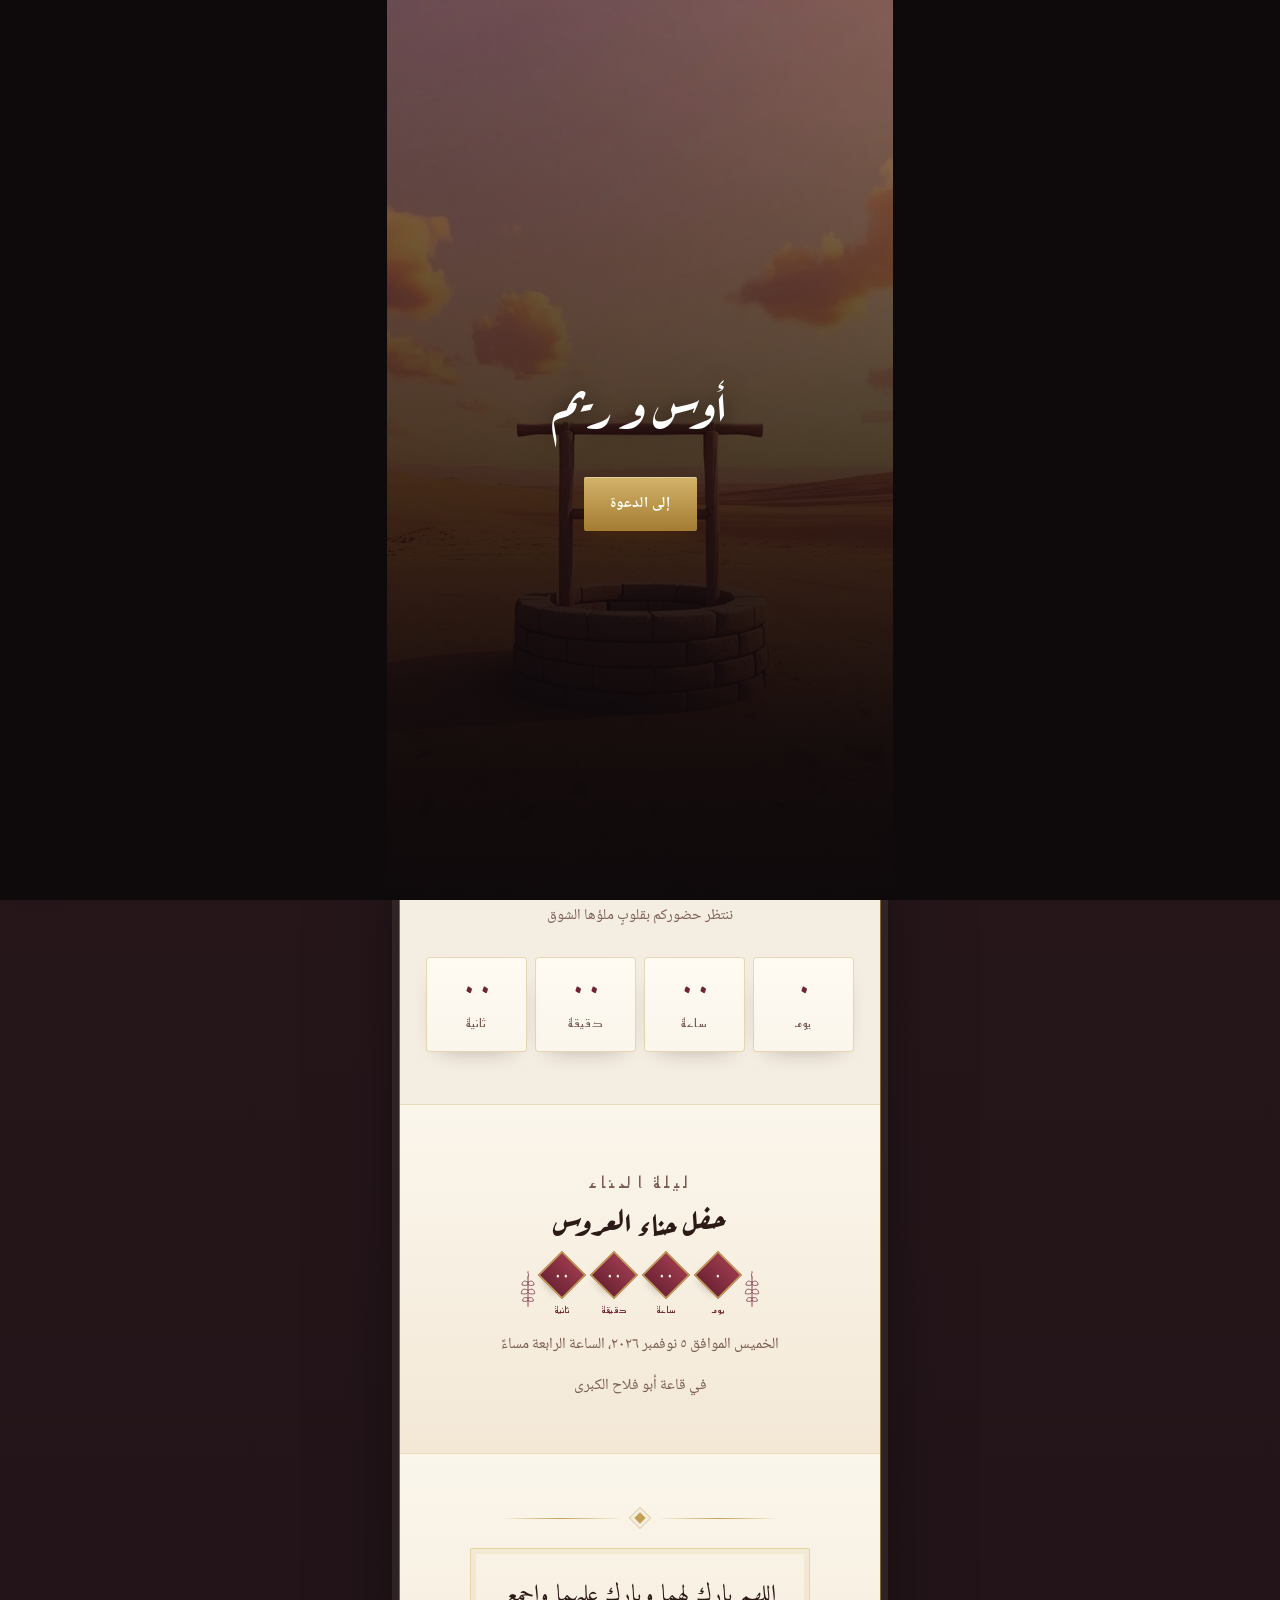
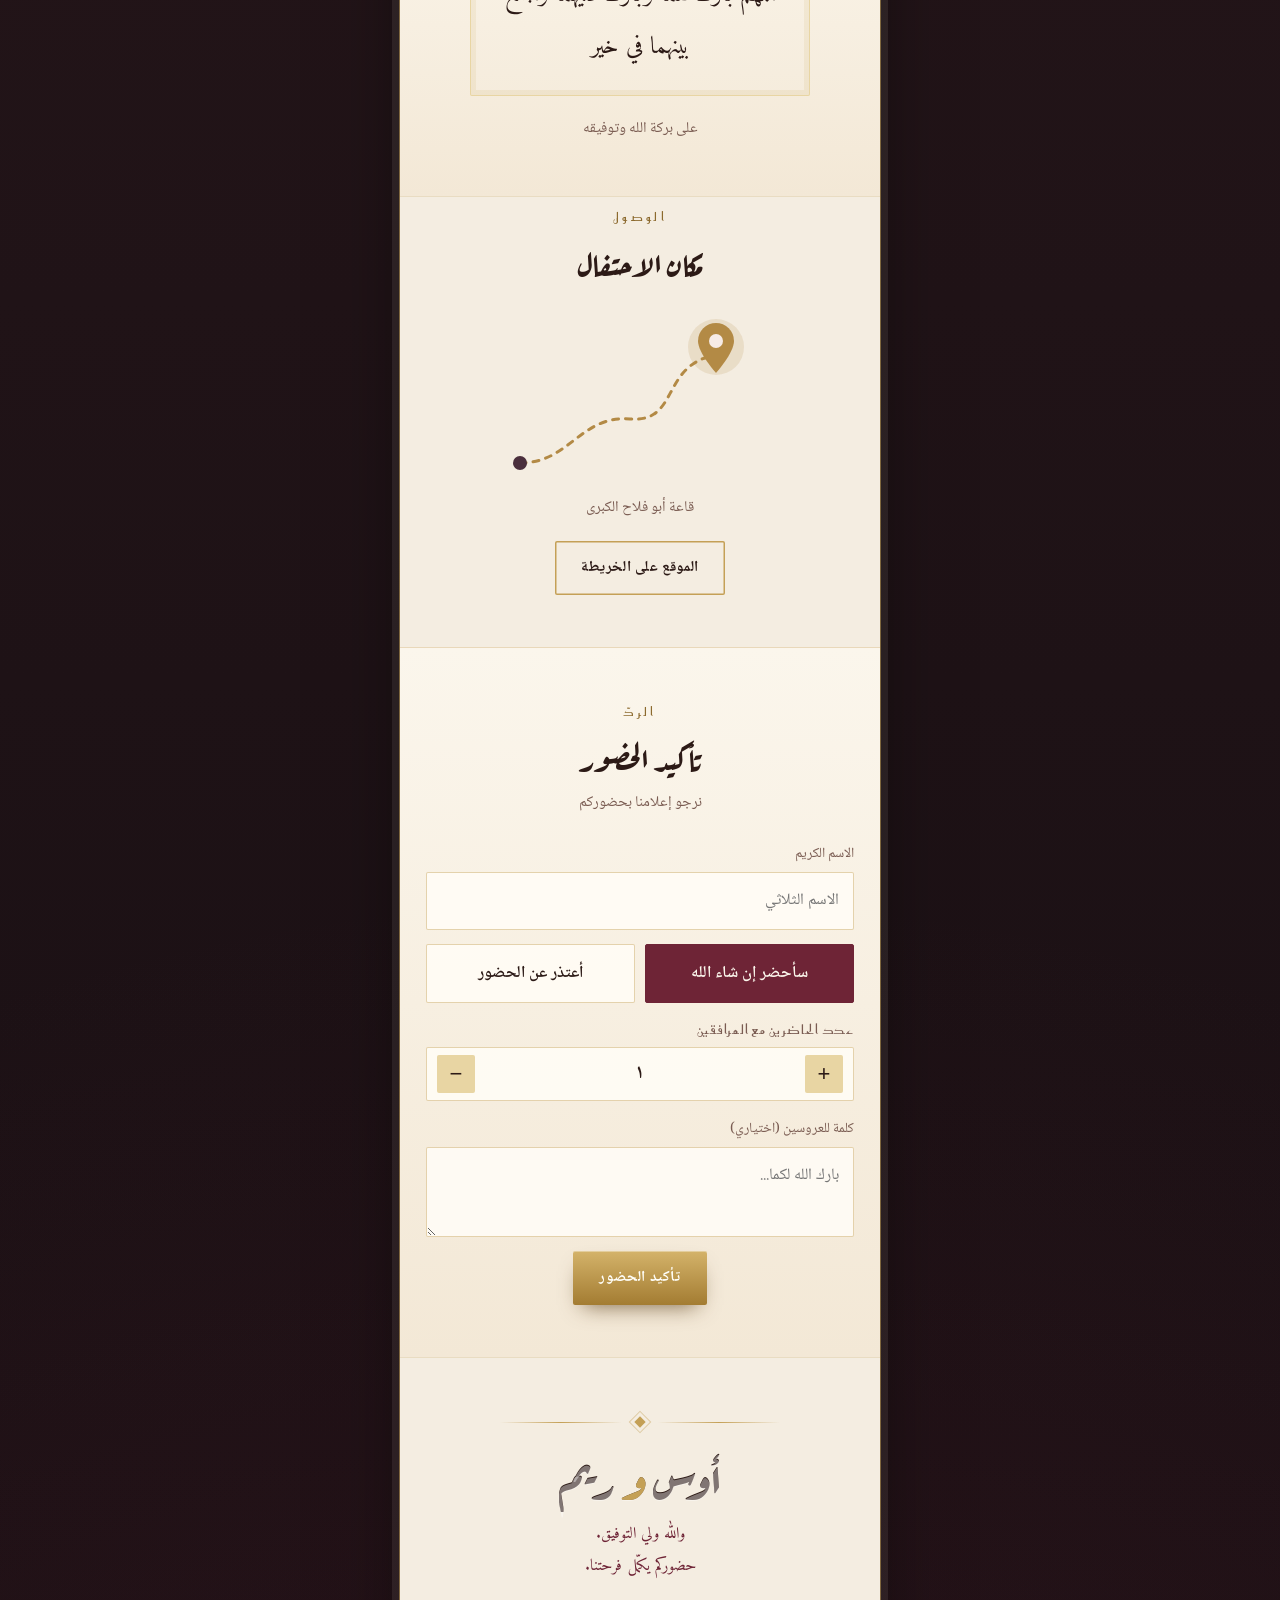
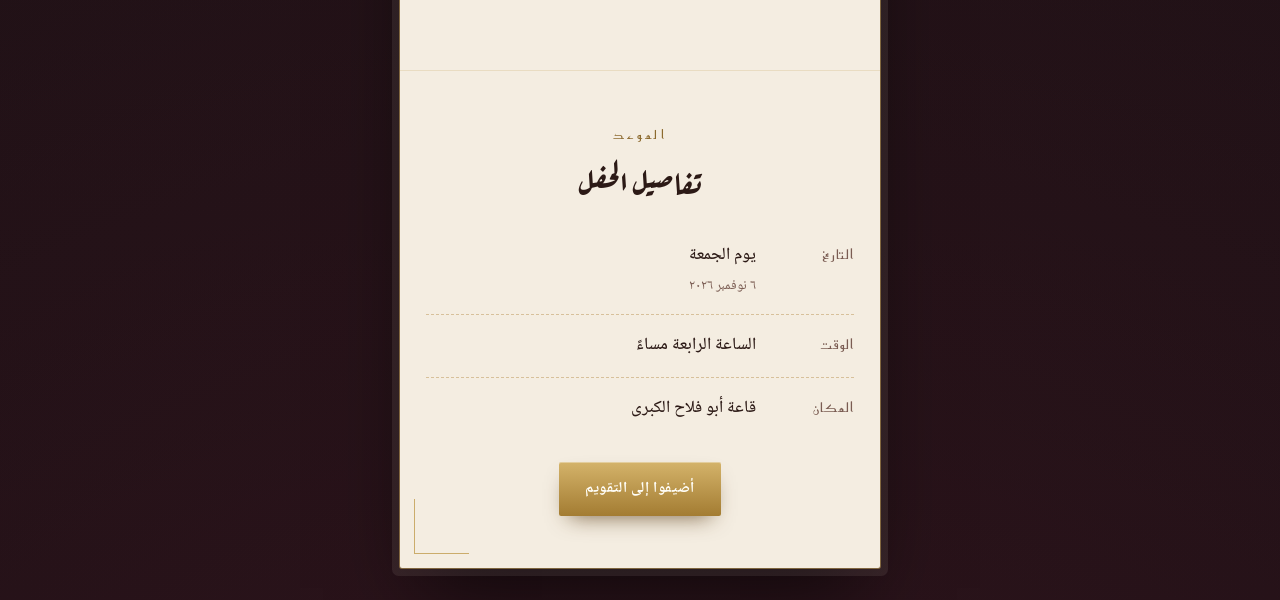
==== commit 71dbd883: "Move the event details section to the end of the invitation. Co-authored-by: Cursor <cursoragent@cur" ====
--- a/index.html
+++ b/index.html
@@ -397,20 +397,6 @@
     <p class="sub" style="margin-top:18px">على بركة الله وتوفيقه</p>
   </section>
 
-  <!-- ======== Details ======== -->
-  <section>
-    <p class="kicker">الموعد</p>
-    <h2>تفاصيل الحفل</h2>
-    <div class="rows">
-      <div class="row"><span class="label">التاريخ</span><span class="val" id="dDate"></span></div>
-      <div class="row"><span class="label">الوقت</span><span class="val" id="dTime"></span></div>
-      <div class="row"><span class="label">المكان</span><span class="val" id="dVenue"></span></div>
-    </div>
-    <div class="btns">
-      <a class="btn" id="calBtn" href="#" target="_blank" rel="noopener">أضيفوا إلى التقويم</a>
-    </div>
-  </section>
-
   <!-- ======== Location ======== -->
   <section style="padding-top:8px">
     <p class="kicker">الوصول</p>
@@ -470,6 +456,20 @@
     <h2 class="names" style="margin-top:22px"><span data-groom>أوس</span> <span style="color:var(--gold)">و</span> <span data-bride>ريم</span></h2>
     <p class="thanks">والله ولي التوفيق.<br>حضوركم يكمّل فرحتنا.</p>
   </section>
+
+  <!-- ======== Details ======== -->
+  <section>
+    <p class="kicker">الموعد</p>
+    <h2>تفاصيل الحفل</h2>
+    <div class="rows">
+      <div class="row"><span class="label">التاريخ</span><span class="val" id="dDate"></span></div>
+      <div class="row"><span class="label">الوقت</span><span class="val" id="dTime"></span></div>
+      <div class="row"><span class="label">المكان</span><span class="val" id="dVenue"></span></div>
+    </div>
+    <div class="btns">
+      <a class="btn" id="calBtn" href="#" target="_blank" rel="noopener">أضيفوا إلى التقويم</a>
+    </div>
+  </section>
 </main>
 
 <button class="snd muted" id="snd" type="button" aria-label="تشغيل أو إيقاف الموسيقى">
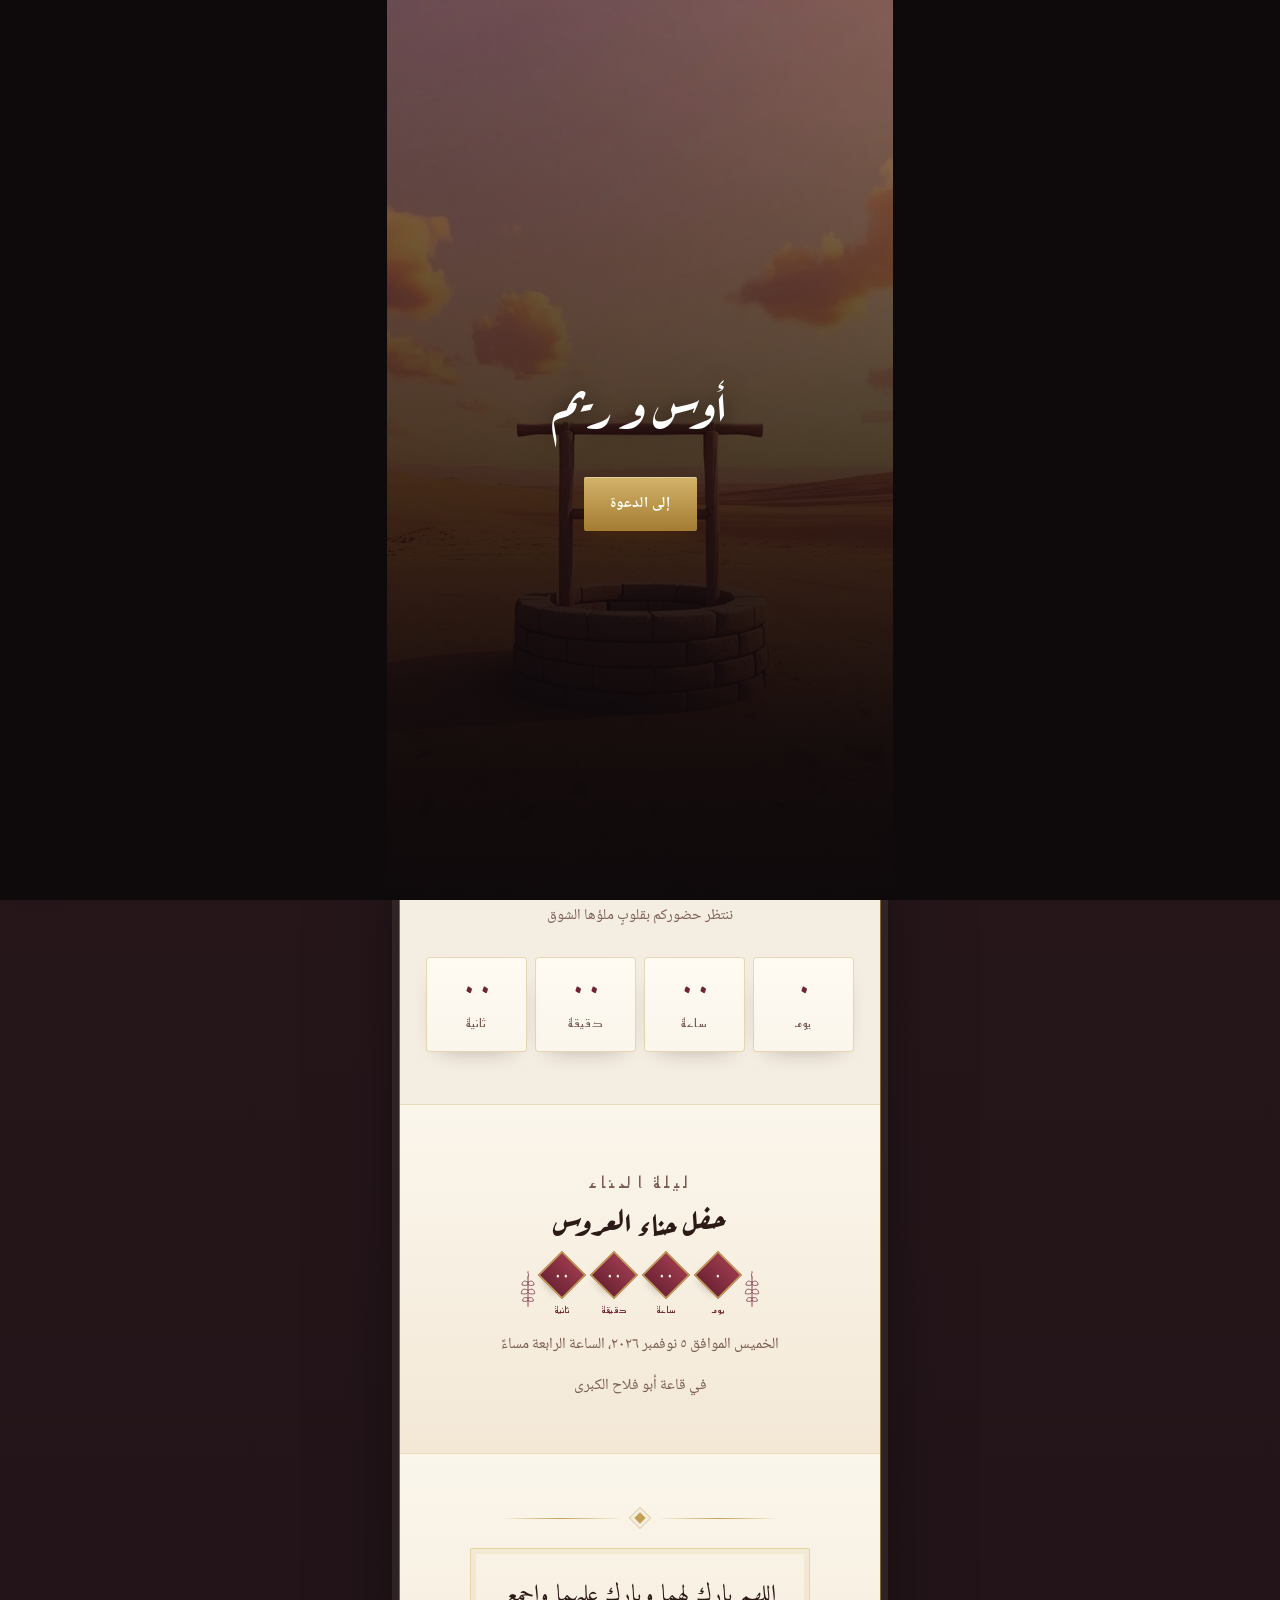
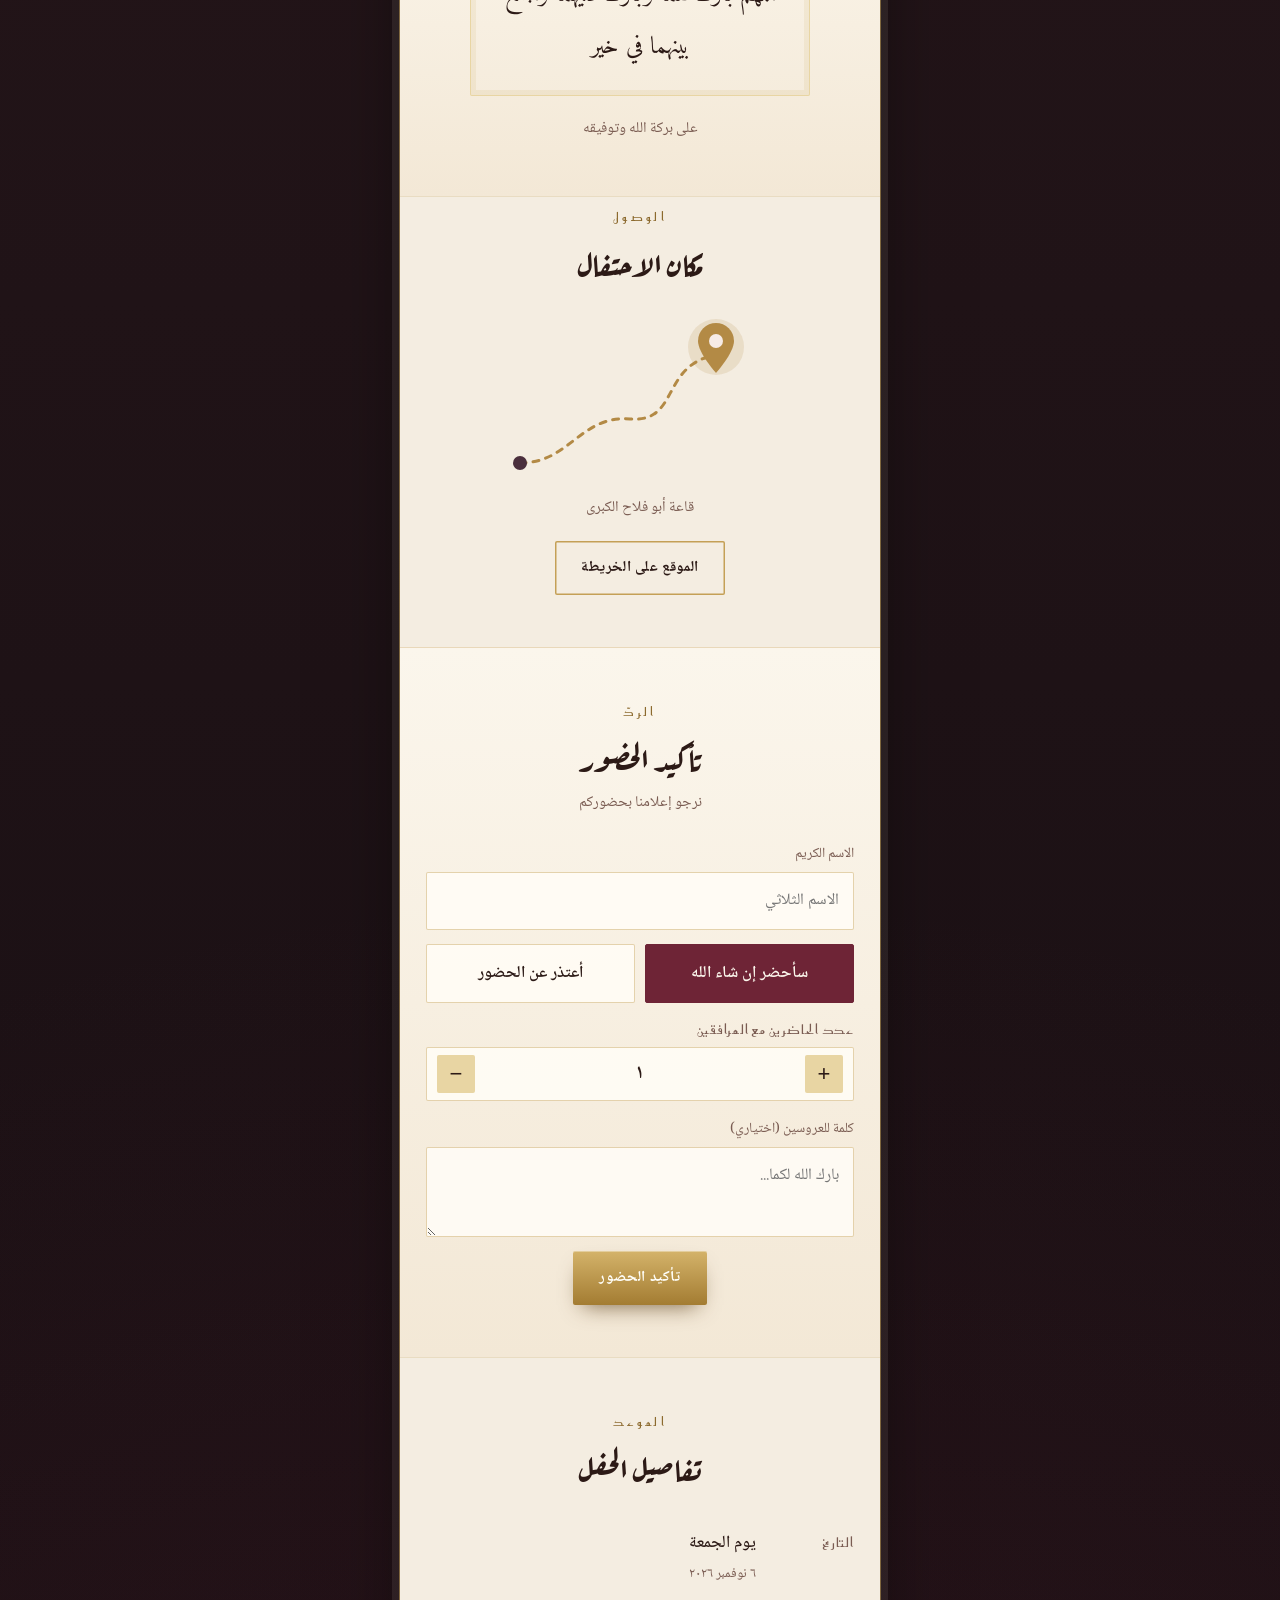
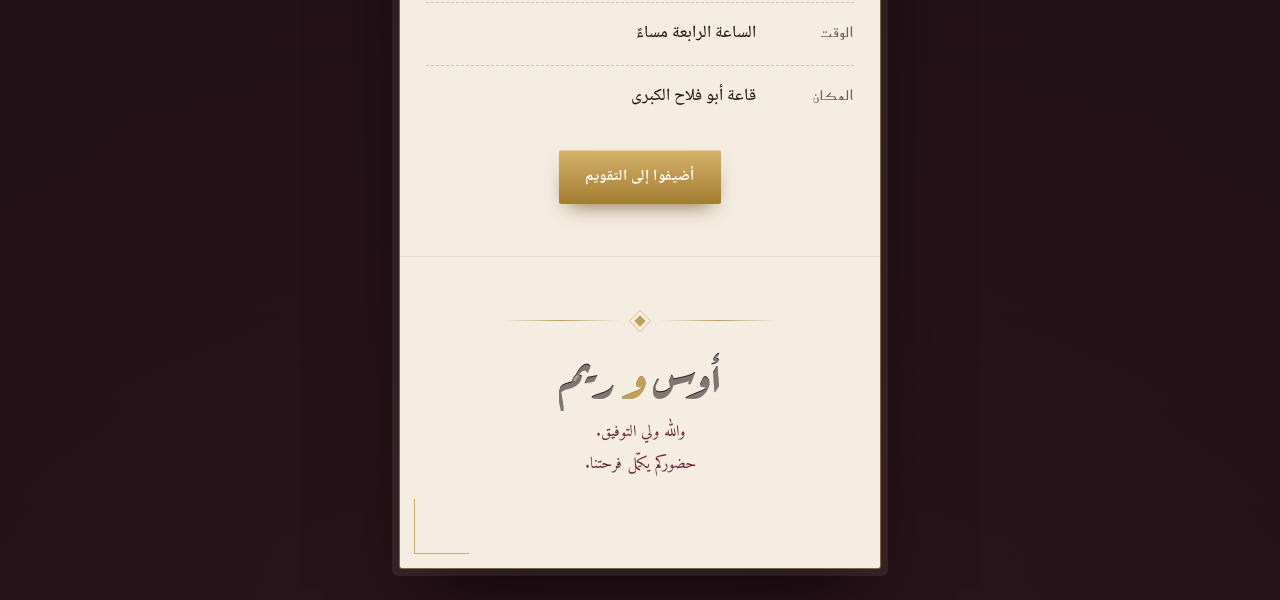
==== commit 1e33b3c1: "Place event details just before the closing names. Co-authored-by: Cursor <cursoragent@cursor.com>" ====
--- a/index.html
+++ b/index.html
@@ -450,13 +450,6 @@
     <div class="wishes" id="wishes"></div>
   </section>
 
-  <!-- ======== Closing ======== -->
-  <section class="closing">
-    <div class="orn"><i></i></div>
-    <h2 class="names" style="margin-top:22px"><span data-groom>أوس</span> <span style="color:var(--gold)">و</span> <span data-bride>ريم</span></h2>
-    <p class="thanks">والله ولي التوفيق.<br>حضوركم يكمّل فرحتنا.</p>
-  </section>
-
   <!-- ======== Details ======== -->
   <section>
     <p class="kicker">الموعد</p>
@@ -469,6 +462,13 @@
     <div class="btns">
       <a class="btn" id="calBtn" href="#" target="_blank" rel="noopener">أضيفوا إلى التقويم</a>
     </div>
+  </section>
+
+  <!-- ======== Closing ======== -->
+  <section class="closing">
+    <div class="orn"><i></i></div>
+    <h2 class="names" style="margin-top:22px"><span data-groom>أوس</span> <span style="color:var(--gold)">و</span> <span data-bride>ريم</span></h2>
+    <p class="thanks">والله ولي التوفيق.<br>حضوركم يكمّل فرحتنا.</p>
   </section>
 </main>
 
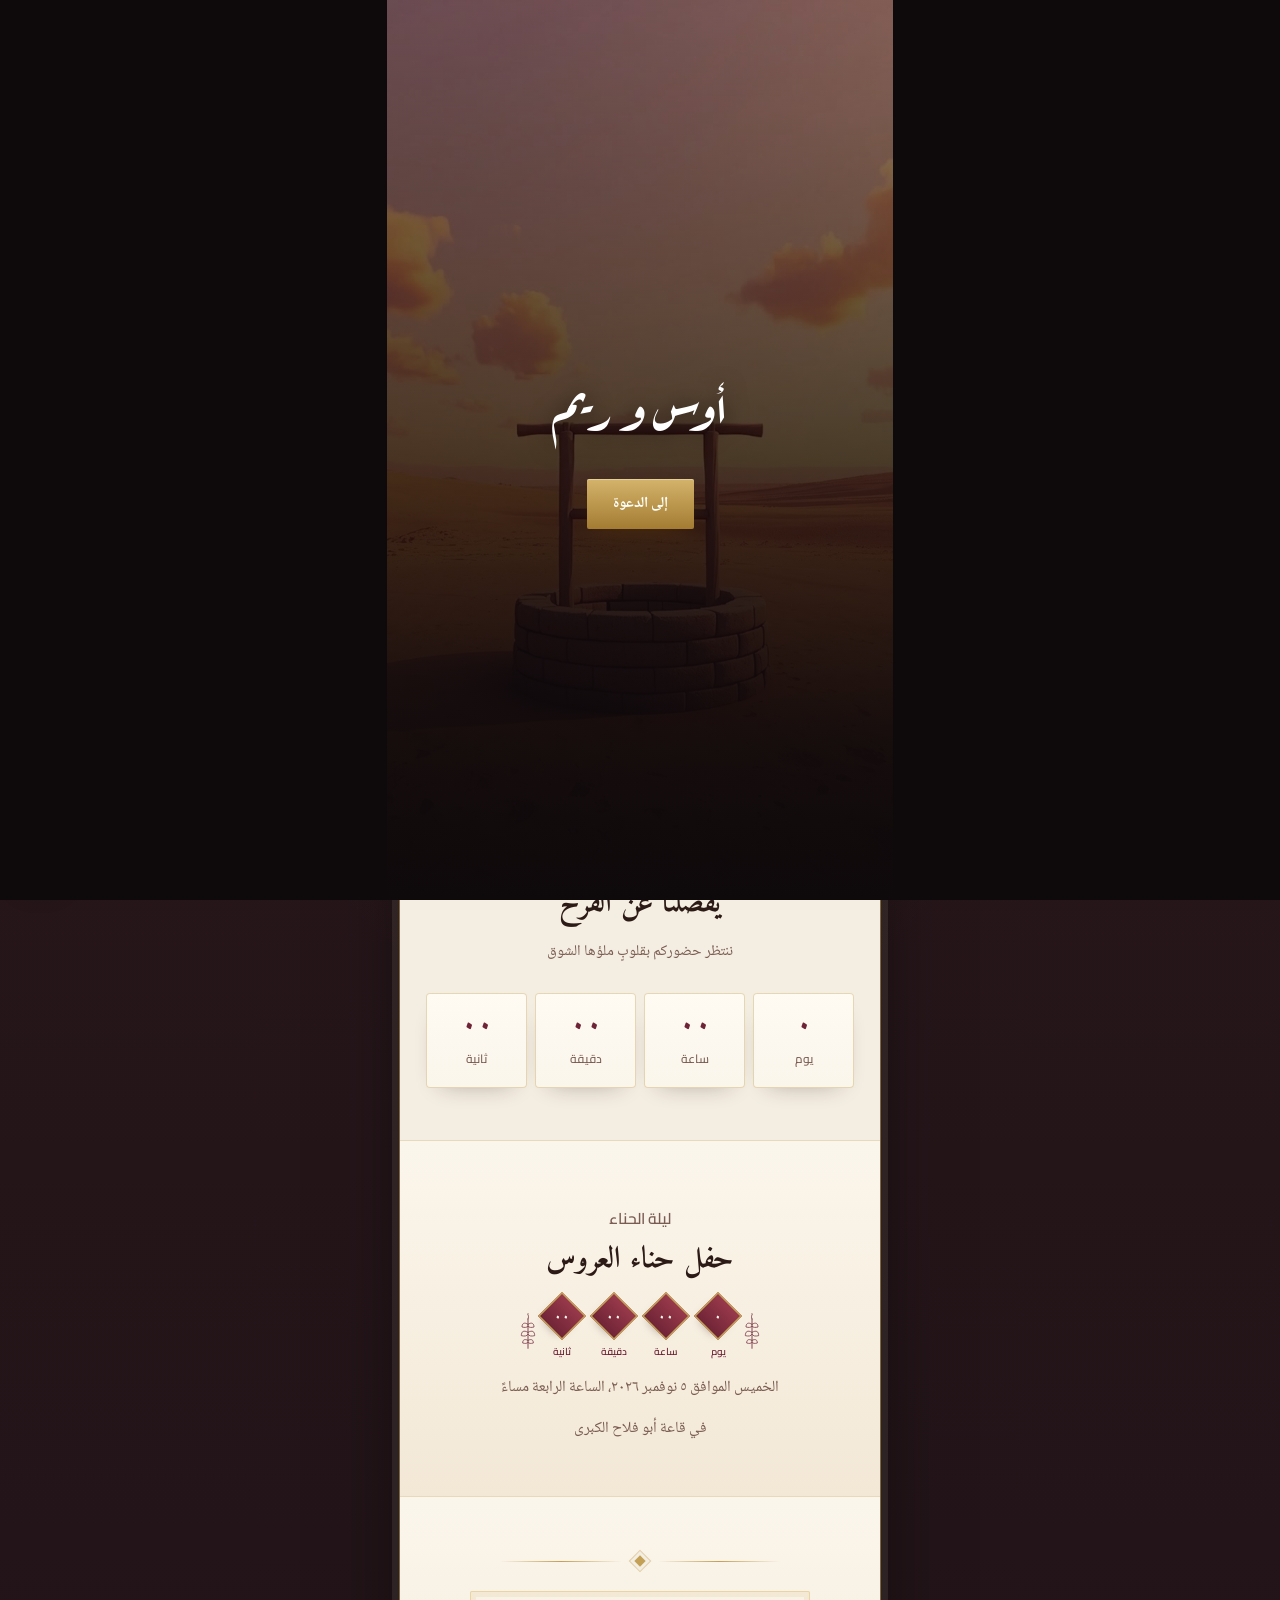
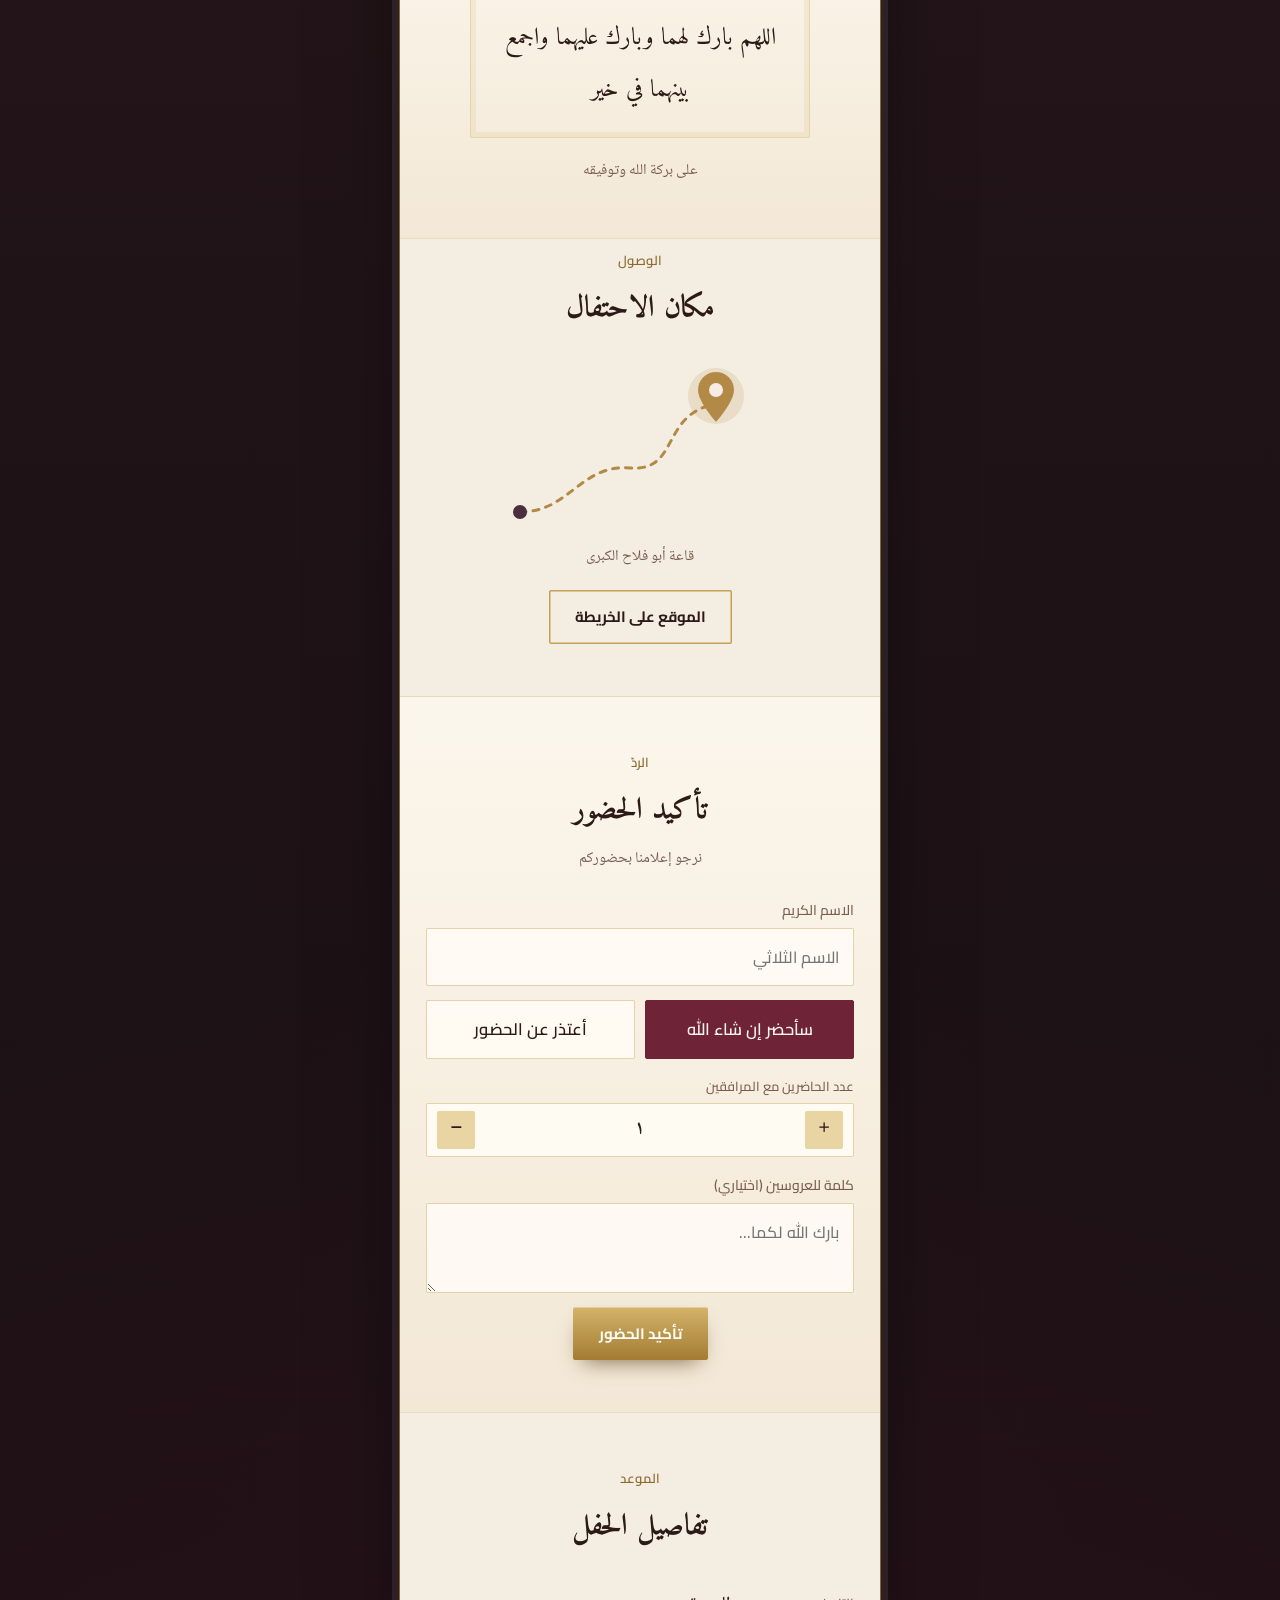
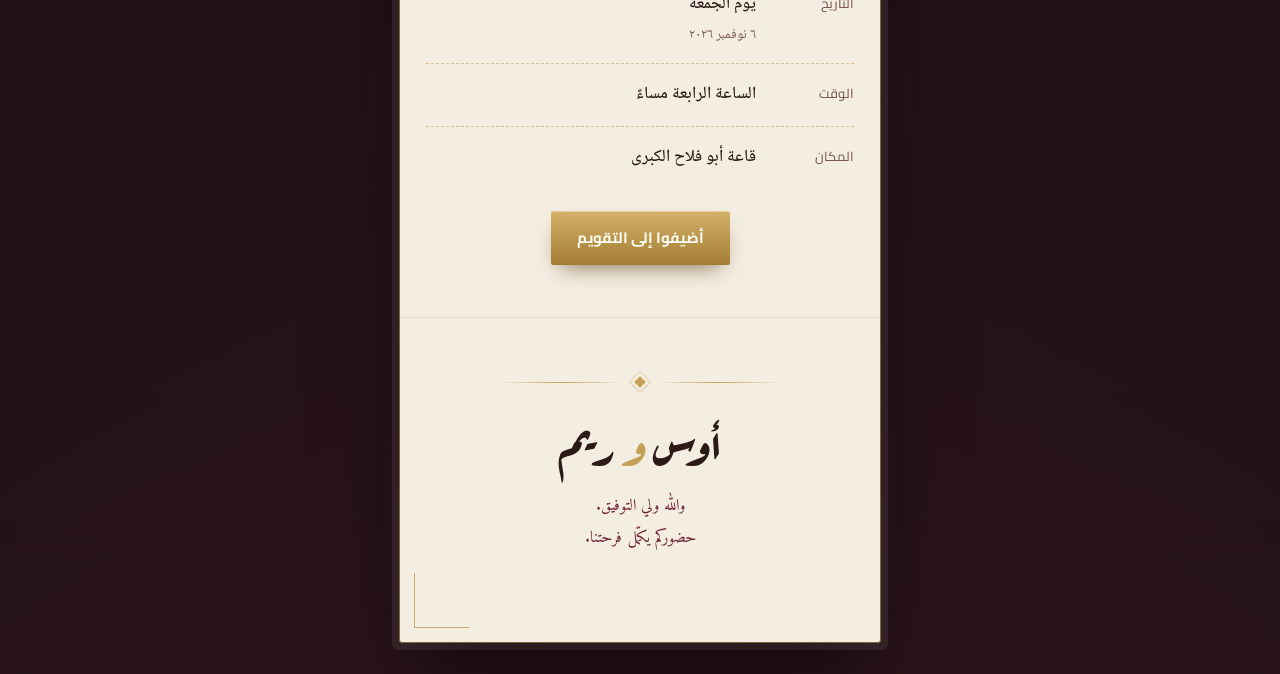
==== commit a1503ff5: "Unify Arabic type: Amiri titles, Naskh body, Cairo labels, no tracking. Co-authored-by: Cursor <curs" ====
--- a/index.html
+++ b/index.html
@@ -7,7 +7,7 @@
 <meta name="claude:viewport-fit-sides" content="cover">
 <link rel="preconnect" href="https://fonts.googleapis.com">
 <link rel="preconnect" href="https://fonts.gstatic.com" crossorigin>
-<link href="https://fonts.googleapis.com/css2?family=Amiri:ital,wght@0,400;0,700;1,400&family=Aref+Ruqaa:wght@400;700&family=Noto+Naskh+Arabic:wght@400;500;600;700&family=Reem+Kufi:wght@400;500;600&display=swap" rel="stylesheet">
+<link href="https://fonts.googleapis.com/css2?family=Amiri:wght@400;700&family=Aref+Ruqaa:wght@400;700&family=Cairo:wght@400;500;600;700&family=Noto+Naskh+Arabic:wght@400;500;600;700&display=swap" rel="stylesheet">
 <style>
 /* Layout: one phone-width column of blush paper. A sealed envelope opens onto an arched hero, then short sections stacked with gold hairline dividers. */
 :root{
@@ -22,14 +22,15 @@
   --gold-lt:#E8D5A3;
   --wine:#6E2436;
   --rose:#E4D2C4;
-  --f-display:'Aref Ruqaa','Amiri','Noto Naskh Arabic',serif;
+  --f-display:'Aref Ruqaa','Amiri',serif;
   --f-title:'Amiri','Noto Naskh Arabic',serif;
-  --f-kufi:'Reem Kufi','Noto Naskh Arabic',sans-serif;
+  --f-ui:'Cairo','Noto Naskh Arabic',sans-serif;
   --f-body:'Noto Naskh Arabic','Amiri','Segoe UI',Tahoma,sans-serif;
   color-scheme:light;
 }
 *{box-sizing:border-box}
-html{scroll-behavior:smooth}
+html{scroll-behavior:smooth;-webkit-font-smoothing:antialiased;text-rendering:optimizeLegibility}
+button,input,textarea,select{font-family:inherit}
 body{
   margin:0;color:var(--ink);font-family:var(--f-body);
   background:
@@ -55,10 +56,10 @@
 .wrap::after{bottom:14px;left:14px;border-width:0 0 1.5px 1.5px}
 section{padding:52px max(26px,env(safe-area-inset-left,0px)) 52px max(26px,env(safe-area-inset-right,0px));text-align:center;position:relative}
 section + section{border-top:1px solid rgba(196,160,86,.22)}
-h2{font-family:var(--f-display);font-weight:700;font-size:32px;margin:0 0 8px;color:var(--ink);text-wrap:balance;line-height:1.45}
-.kicker{font-family:var(--f-kufi);font-size:12px;letter-spacing:.28em;color:var(--gold-deep);margin:0 0 10px}
+h2{font-family:var(--f-title);font-weight:700;font-size:30px;margin:0 0 8px;color:var(--ink);text-wrap:balance;line-height:1.7}
+.kicker{font-family:var(--f-ui);font-weight:600;font-size:13px;letter-spacing:0;color:var(--gold-deep);margin:0 0 10px}
 p{margin:0}
-.label{font-size:13px;letter-spacing:.06em;color:var(--mauve);font-family:var(--f-kufi)}
+.label{font-size:13px;letter-spacing:0;color:var(--mauve);font-family:var(--f-ui);font-weight:500}
 .orn{display:flex;align-items:center;gap:14px;justify-content:center;margin:8px auto 0;max-width:280px;color:var(--gold)}
 .orn::before,.orn::after{content:"";flex:1;height:1px;background:linear-gradient(90deg,transparent,var(--gold),transparent)}
 .orn i{width:8px;height:8px;transform:rotate(45deg);background:var(--gold);display:block;box-shadow:0 0 0 3px var(--paper),0 0 0 4px rgba(196,160,86,.45)}
@@ -84,7 +85,7 @@
 .env-face{position:absolute;inset:0;z-index:2;display:flex;flex-direction:column;align-items:center;justify-content:flex-end;
   padding:0 24px 36px;border-radius:14px;pointer-events:none;gap:4px;
   background:linear-gradient(180deg,transparent 50%,#F1DDD6 50%)}
-.env-kicker{font-size:13px;color:var(--gold);letter-spacing:.22em}
+.env-kicker{font-size:13px;color:var(--gold);font-family:var(--f-ui);font-weight:600}
 .env-pair{font-family:var(--f-display);font-size:clamp(28px,7vw,36px);color:var(--ink);line-height:1.15;display:flex;align-items:baseline;gap:10px}
 .env-pair b{color:var(--gold);font-weight:400;font-size:.62em}
 .env-flap{position:absolute;left:0;right:0;top:0;height:54%;z-index:3;transform-origin:top center;transform-style:preserve-3d;
@@ -110,23 +111,23 @@
 .hero{padding:0;min-height:720px;background:linear-gradient(180deg,#F8F1E4 0%,var(--paper) 58%)}
 .hero svg.arch{position:absolute;inset:0;width:100%;height:100%}
 .hero-in{position:relative;padding:88px 30px 56px;display:flex;flex-direction:column;align-items:center;gap:12px;z-index:3}
-.bism{font-family:var(--f-title);font-size:26px;color:var(--gold-deep);font-weight:700}
-.verse{font-family:var(--f-title);font-size:16px;font-style:italic;color:var(--wine);max-width:300px;line-height:2.1}
+.bism{font-family:var(--f-title);font-size:24px;color:var(--gold-deep);font-weight:700;line-height:1.8}
+.verse{font-family:var(--f-title);font-size:17px;color:var(--wine);max-width:300px;line-height:2.15}
 .invite-line{font-size:16px;color:var(--ink);max-width:320px}
-.families{font-family:var(--f-display);font-size:22px;color:var(--gold-deep);line-height:1.8;max-width:320px}
+.families{font-family:var(--f-title);font-size:20px;color:var(--gold-deep);line-height:1.9;max-width:320px;font-weight:700}
 .hosts{display:grid;grid-template-columns:1fr 1fr;gap:14px;width:100%;max-width:360px;margin:6px 0 2px}
-.host{font-size:14px;line-height:1.8;color:var(--ink)}
-.host small{display:block;color:var(--mauve);font-size:12.5px;font-family:var(--f-kufi);letter-spacing:.04em}
+.host{font-size:14px;line-height:1.9;color:var(--ink)}
+.host small{display:block;color:var(--mauve);font-size:12.5px;font-family:var(--f-ui);font-weight:500}
 .roles{font-size:15px;color:var(--mauve)}
 .henna p{margin:10px auto 0;max-width:320px;color:var(--mauve);font-size:15.5px;line-height:2}
-.names{font-family:var(--f-display);font-size:58px;line-height:1.2;color:var(--ink);margin-block:6px;text-shadow:0 1px 0 rgba(255,255,255,.4)}
-.names .amp{display:block;font-size:26px;color:var(--gold);line-height:1;font-family:var(--f-title)}
+.names{font-family:var(--f-display);font-size:58px;line-height:1.45;color:var(--ink);margin-block:6px;font-weight:700}
+.names .amp{display:block;font-size:26px;color:var(--gold);line-height:1.2;font-family:var(--f-title);font-weight:700}
 
 /* ---------- Countdown ---------- */
 .count{display:grid;grid-template-columns:repeat(4,1fr);gap:8px;margin-top:26px}
 .tile{background:linear-gradient(180deg,#FFFaf2,var(--paper-2));border-radius:4px;padding:16px 4px 12px;box-shadow:inset 0 0 0 1px rgba(196,160,86,.4),0 10px 24px -16px rgba(44,26,22,.45)}
 .tile b{display:block;font-family:var(--f-title);font-weight:700;font-size:28px;line-height:1.2;font-variant-numeric:tabular-nums;color:var(--wine)}
-.tile span{font-size:12px;color:var(--mauve);font-family:var(--f-kufi);letter-spacing:.08em}
+.tile span{font-size:12px;color:var(--mauve);font-family:var(--f-ui);font-weight:500}
 .henna-count{display:flex;align-items:center;justify-content:center;gap:6px;margin:14px auto 6px}
 .henna-count svg.h-sprig{width:16px;height:46px;flex:0 0 auto;color:var(--wine);opacity:.9}
 .henna-count svg.h-sprig.flip{transform:scaleX(-1)}
@@ -139,7 +140,7 @@
   box-shadow:inset 0 0 0 1.5px var(--gold),0 5px 10px -7px rgba(44,26,22,.5);
 }
 .henna-loz b{transform:rotate(-45deg);color:#FBF6EC;font-family:var(--f-title);font-weight:700;font-size:13px;line-height:1;font-variant-numeric:tabular-nums}
-.henna-loz span{font-family:var(--f-kufi);font-size:9px;color:var(--wine);letter-spacing:.04em}
+.henna-loz span{font-family:var(--f-ui);font-size:10px;color:var(--wine);font-weight:600}
 .sub{font-size:15px;color:var(--mauve);margin-top:8px}
 
 /* ---------- Dua card ---------- */
@@ -153,7 +154,7 @@
 .row .label{font-size:13px}
 .row .val{font-size:17px;font-weight:500;min-width:0}
 .row .val small{display:block;font-size:13.5px;font-weight:400;color:var(--mauve)}
-.btn{display:inline-flex;align-items:center;justify-content:center;gap:8px;font:inherit;font-weight:700;font-size:15px;padding:12px 26px;border-radius:2px;border:0;cursor:pointer;text-decoration:none;letter-spacing:.04em;
+.btn{display:inline-flex;align-items:center;justify-content:center;gap:8px;font-family:var(--f-ui);font-weight:700;font-size:15px;padding:12px 26px;border-radius:2px;border:0;cursor:pointer;text-decoration:none;letter-spacing:0;
   background:linear-gradient(180deg,#D4B36A,#A37C32);color:#fffef8;box-shadow:0 10px 22px -10px rgba(80,50,10,.75),inset 0 1px 0 rgba(255,255,255,.35)}
 .btn:focus-visible,.field:focus-visible,.env:focus-visible,.choice input:focus-visible+span{outline:2px solid var(--gold-deep);outline-offset:3px}
 .btn.ghost{background:transparent;color:var(--ink);box-shadow:inset 0 0 0 1.5px var(--gold)}
@@ -167,12 +168,12 @@
 /* ---------- RSVP ---------- */
 .rsvp{background:linear-gradient(180deg,var(--paper-2),#F3E8D6)}
 form{display:grid;gap:14px;text-align:right;margin-top:22px}
-label.fl{display:grid;gap:4px;font-size:14px;color:var(--mauve)}
+label.fl{display:grid;gap:4px;font-size:14px;color:var(--mauve);font-family:var(--f-ui);font-weight:500}
 .field{font:inherit;font-size:16px;color:var(--ink);background:rgba(255,252,246,.9);border:1px solid rgba(196,160,86,.45);border-radius:2px;padding:12px 14px;width:100%}
 textarea.field{resize:vertical;min-height:84px}
 .choices{display:grid;grid-template-columns:1fr 1fr;gap:10px}
 .choice input{position:absolute;opacity:0;pointer-events:none}
-.choice span{display:block;text-align:center;padding:12px 8px;border-radius:2px;border:1px solid rgba(196,160,86,.45);background:rgba(255,252,246,.9);cursor:pointer;font-weight:600}
+.choice span{display:block;text-align:center;padding:12px 8px;border-radius:2px;border:1px solid rgba(196,160,86,.45);background:rgba(255,252,246,.9);cursor:pointer;font-weight:600;font-family:var(--f-ui)}
 .choice input:checked+span{background:var(--wine);color:#FBF6EC;border-color:var(--wine)}
 .stepper{display:flex;align-items:center;justify-content:space-between;background:rgba(255,252,246,.9);border:1px solid rgba(196,160,86,.45);border-radius:2px;padding:6px 10px}
 .stepper button{width:38px;height:38px;border-radius:2px;border:0;background:var(--gold-lt);color:var(--ink);font-size:22px;cursor:pointer;line-height:1}
@@ -203,8 +204,7 @@
 .opened .hero-in>*:nth-child(6){animation-delay:1.25s}
 .opened .hero-in>*:nth-child(7){animation-delay:1.4s}
 @keyframes rise{from{opacity:0;transform:translateY(26px)}to{opacity:1;transform:none}}
-.names>span:not(.amp){background:linear-gradient(100deg,var(--ink) 38%,var(--gold) 50%,var(--ink) 62%) 100% 0/260% 100%;-webkit-background-clip:text;background-clip:text;color:transparent;animation:shine 6s ease-in-out 2.5s infinite}
-@keyframes shine{0%,55%{background-position:100% 0}100%{background-position:0 0}}
+.names>span:not(.amp){color:var(--ink)}
 .hero svg.arch{transform-origin:50% 0;animation:archin 2.2s ease-out both}
 @keyframes archin{from{opacity:0;transform:scale(1.06)}to{opacity:1;transform:none}}
 #petals{position:absolute;inset:0;width:100%;height:100%;pointer-events:none;z-index:2}
@@ -221,8 +221,7 @@
 .snd.muted .on{display:none}.snd.muted .off{display:block}
 .snd:focus-visible{outline:3px solid var(--ink);outline-offset:3px}
 @media (prefers-reduced-motion:reduce){
-  .env:not(.open),.seal,.names>span:not(.amp),.hero svg.arch,.opened .hero-in>*{animation:none}
-  .names>span:not(.amp){color:var(--ink);background:none}
+  .env:not(.open),.seal,.hero svg.arch,.opened .hero-in>*{animation:none}
   .rvready .rv:not(.in){opacity:1;transform:none}
 }
 @media (prefers-reduced-motion:reduce){
@@ -254,12 +253,12 @@
 .fin-go{margin-top:26px;opacity:0;font-family:var(--f-body)}
 .stage.fin .fin-names,.stage.fin .fin-go{animation:rise 1.1s cubic-bezier(.2,.7,.2,1) both}
 .stage.fin .fin-names{animation-delay:.5s}.stage.fin .fin-go{animation-delay:0s}
-.skip{position:absolute;top:calc(14px + env(safe-area-inset-top,0px));right:max(14px,env(safe-area-inset-right,0px));z-index:3;border:0;border-radius:999px;padding:7px 16px;font:inherit;font-size:14px;color:#fff;background:rgba(20,10,16,.45);cursor:pointer}
+.skip{position:absolute;top:calc(14px + env(safe-area-inset-top,0px));right:max(14px,env(safe-area-inset-right,0px));z-index:3;border:0;border-radius:999px;padding:7px 16px;font-family:var(--f-ui);font-size:14px;color:#fff;background:rgba(20,10,16,.45);cursor:pointer}
 .skip:focus-visible{outline:3px solid #fff;outline-offset:3px}
 @media (prefers-reduced-motion:reduce){.stage.fin .fin-names,.stage.fin .fin-go{animation:none;opacity:1}.shade{transition:none}}
 .wishes{display:grid;gap:14px;margin-top:22px;text-align:right}
 .wish{margin:0;background:var(--paper-2);border-radius:2px;padding:18px;box-shadow:inset 0 0 0 1px var(--gold-lt)}
-.wish blockquote{margin:0 0 8px;font-family:var(--f-display);font-size:20px;line-height:2}
+.wish blockquote{margin:0 0 8px;font-family:var(--f-title);font-size:20px;line-height:2}
 .wish figcaption{color:var(--gold);font-weight:600}
 .save-ok,.save-err{margin:8px 0 0;font-size:14px}
 .save-ok{color:#2f6b45}.save-err{color:#9b2c2c}
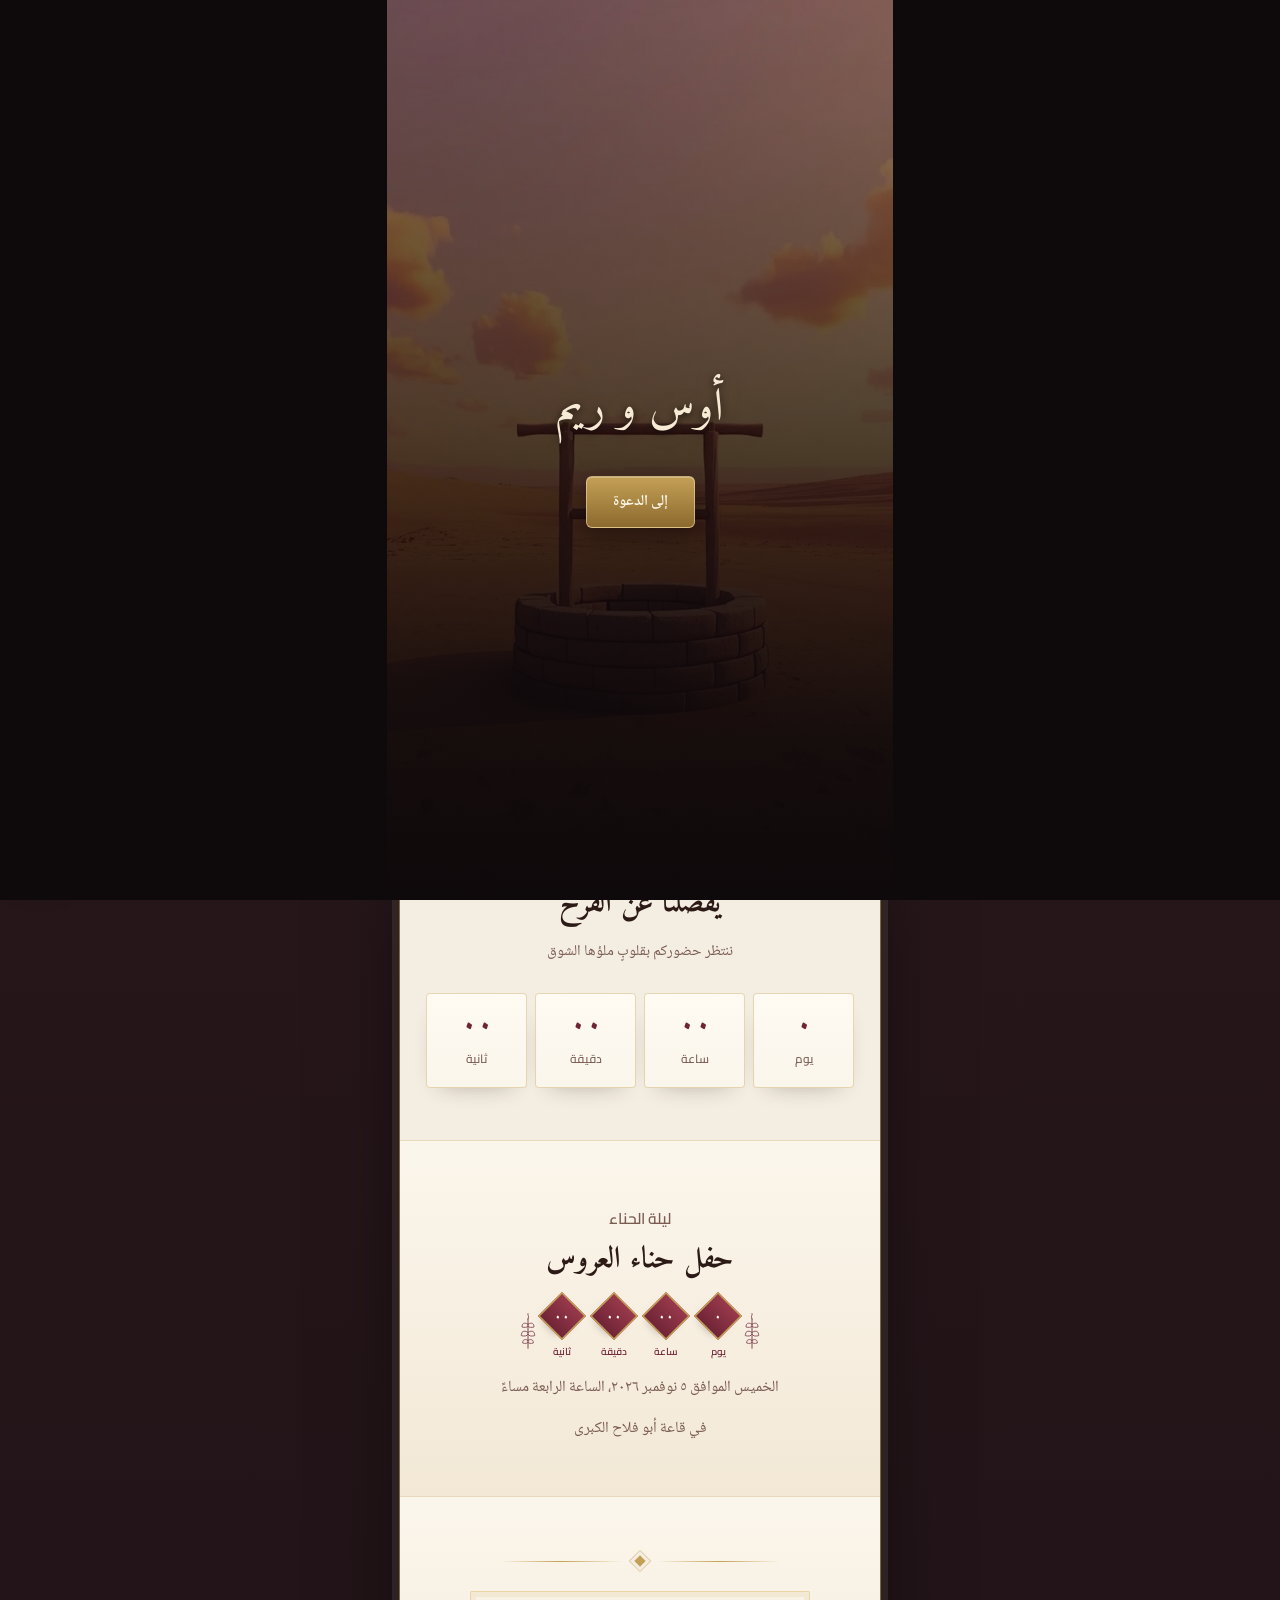
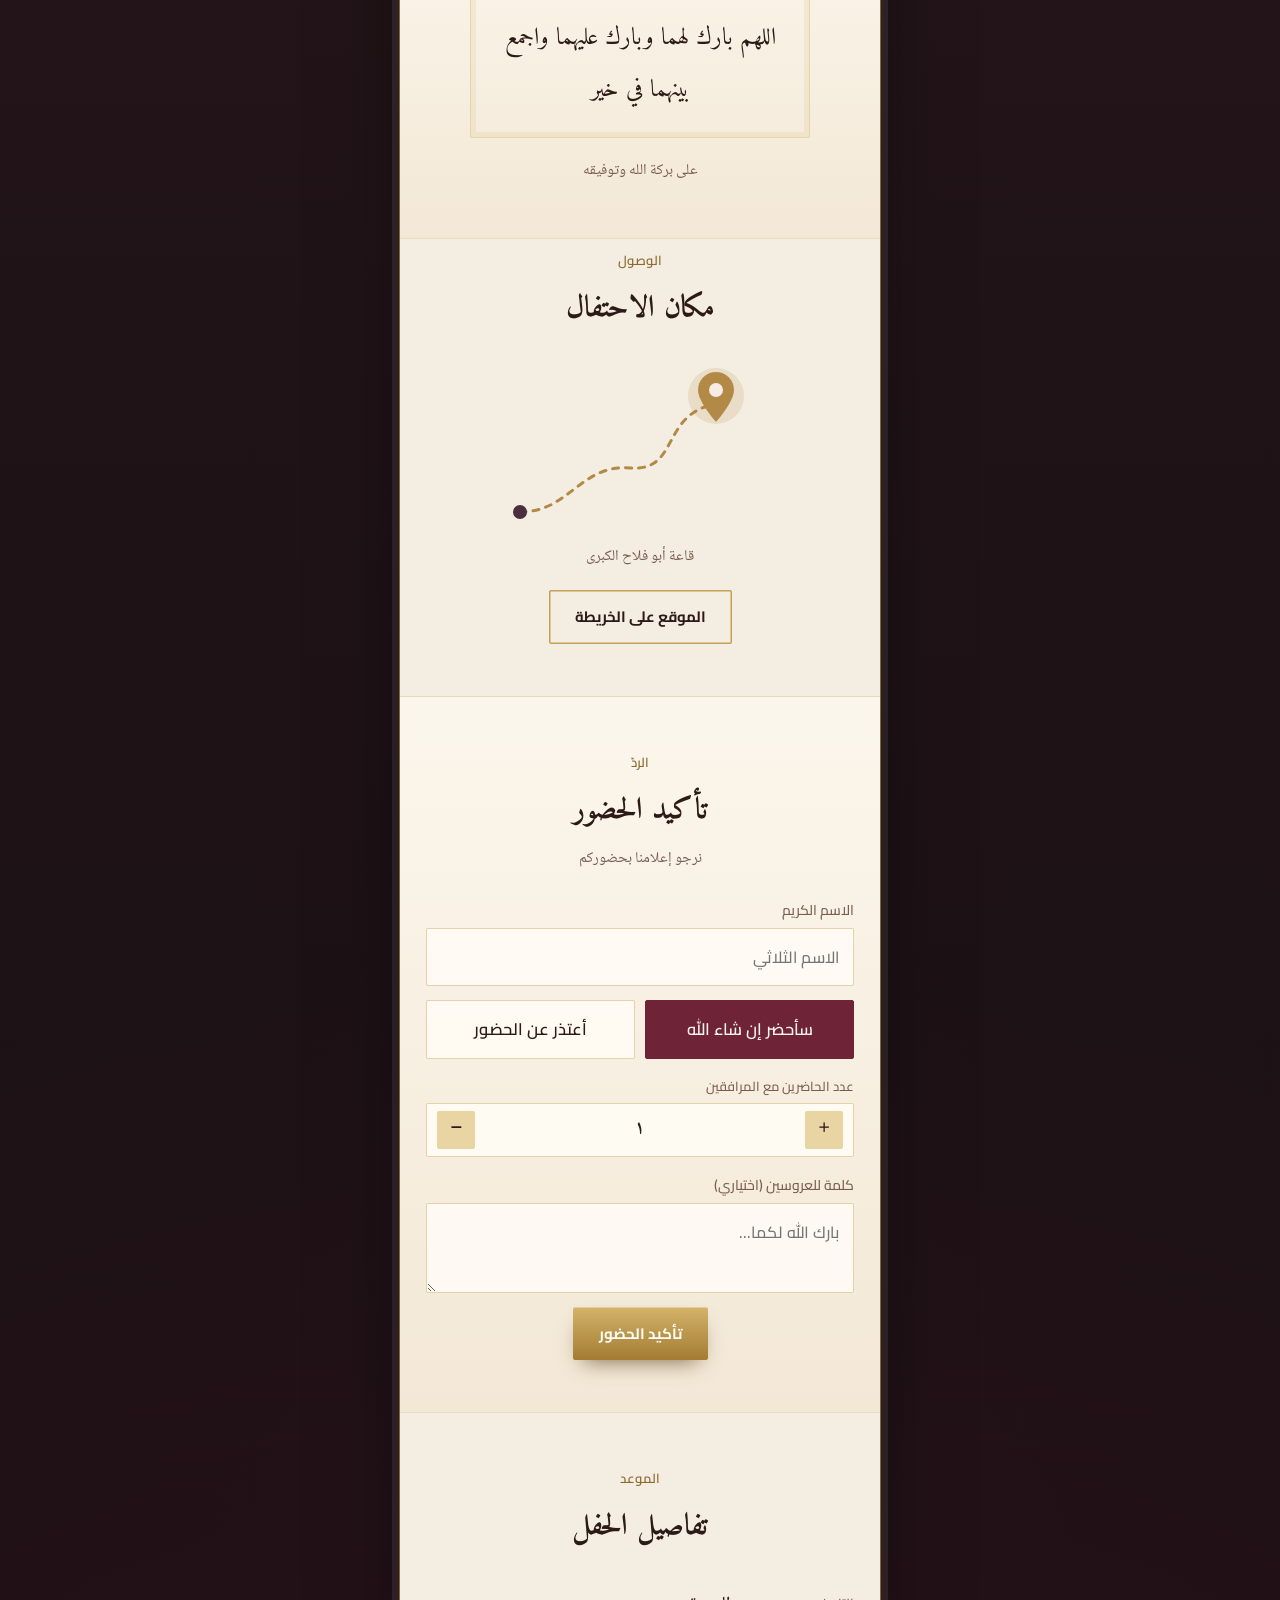
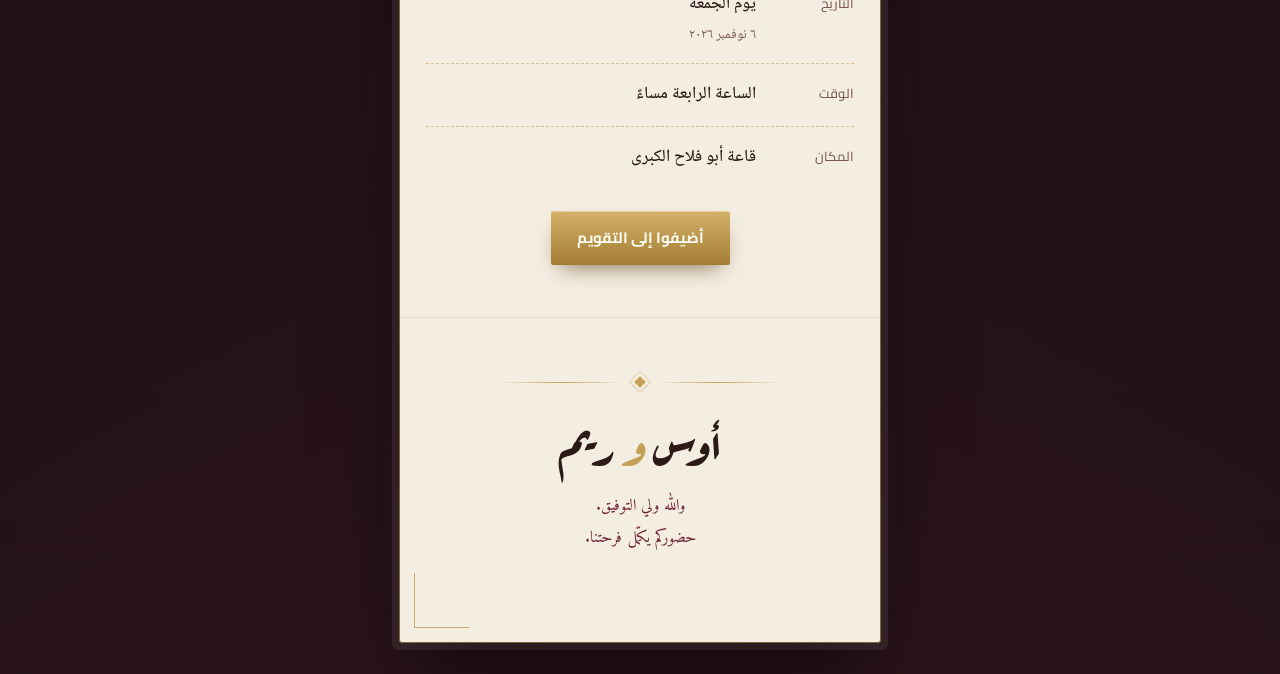
==== commit 5484999c: "Improve wedding invitation ending design" ====
--- a/index.html
+++ b/index.html
@@ -4,6 +4,16 @@
 <meta charset="UTF-8">
 <meta name="viewport" content="width=device-width, initial-scale=1">
 <title>دعوة زفاف أوس وريم</title>
+<title>دعوة زفاف أوس وريم</title>
+<meta property="og:type" content="website">
+<meta property="og:title" content="دعوة زفاف أوس وريم">
+<meta property="og:description" content="يسرّنا دعوتكم لحضور حفل زفافنا ومشاركتنا فرحتنا">
+<meta property="og:image" content="https://wedding-rbyf.onrender.com/preview.jpg">
+<meta property="og:image:width" content="1200">
+<meta property="og:image:height" content="630">
+<meta property="og:url" content="https://wedding-rbyf.onrender.com/">
+<meta property="og:locale" content="ar_AR">
+<meta name="description" content="يسرّنا دعوتكم لحضور حفل زفاف أوس وريم">
 <meta name="claude:viewport-fit-sides" content="cover">
 <link rel="preconnect" href="https://fonts.googleapis.com">
 <link rel="preconnect" href="https://fonts.gstatic.com" crossorigin>
@@ -220,8 +230,24 @@
 .snd .off{display:none}
 .snd.muted .on{display:none}.snd.muted .off{display:block}
 .snd:focus-visible{outline:3px solid var(--ink);outline-offset:3px}
+
+/* ---------- Scroll cue ---------- */
+.scroll-cue{
+  position:fixed;z-index:35;left:50%;transform:translateX(-50%);
+  bottom:calc(72px + env(safe-area-inset-bottom,0px));
+  display:inline-flex;align-items:center;gap:6px;
+  max-width:calc(100vw - 128px);
+  padding:0;pointer-events:none;
+  font-family:var(--f-ui);font-weight:500;font-size:12px;color:var(--ink);line-height:1.4;
+  text-shadow:0 0 8px var(--paper),0 0 14px var(--paper);
+  opacity:0;transition:opacity .8s ease;
+}
+.scroll-cue[hidden]{display:none!important}
+.scroll-cue.show{opacity:.55}
+.scroll-cue svg{width:16px;height:16px;flex:0 0 auto;color:var(--gold-deep);animation:cuebounce 1.35s ease-in-out infinite}
+@keyframes cuebounce{0%,100%{transform:translateY(0)}50%{transform:translateY(4px)}}
 @media (prefers-reduced-motion:reduce){
-  .env:not(.open),.seal,.hero svg.arch,.opened .hero-in>*{animation:none}
+  .env:not(.open),.seal,.hero svg.arch,.opened .hero-in>*,.scroll-cue svg{animation:none}
   .rvready .rv:not(.in){opacity:1;transform:none}
 }
 @media (prefers-reduced-motion:reduce){
@@ -249,10 +275,38 @@
 .start .s{font-size:15px;opacity:.92}
 .fintxt{position:absolute;inset:0;display:flex;flex-direction:column;align-items:center;justify-content:center;gap:12px;color:#fff;text-align:center;padding:24px;pointer-events:none}
 .fintxt .btn{pointer-events:auto}
-.fin-names{font-family:var(--f-display);font-size:52px;line-height:1.35;text-shadow:0 3px 22px rgba(0,0,0,.7);opacity:0}
-.fin-go{margin-top:26px;opacity:0;font-family:var(--f-body)}
+.fin-names {
+  font-family: 'Amiri', 'Noto Naskh Arabic', serif;
+  font-size: clamp(38px, 10vw, 46px);
+  font-weight: 400;
+  line-height: 1.6;
+  color: #F8EBD5;
+  text-shadow: 0 2px 8px rgba(0,0,0,.75),
+               0 0 22px rgba(196,160,86,.22);
+  opacity: 0;
+}
+
+.fin-go {
+  margin-top: 18px;
+  opacity: 0;
+  font-family: var(--f-body);
+  font-size: 15px;
+  font-weight: 600;
+  color: #FFF9EC;
+  background: linear-gradient(180deg, #C4A056, #8C6A2E);
+  border: 1px solid rgba(232,213,163,.65);
+  border-radius: 6px;
+  box-shadow: 0 8px 24px rgba(0,0,0,.3),
+              inset 0 1px 0 rgba(255,255,255,.25);
+}
 .stage.fin .fin-names,.stage.fin .fin-go{animation:rise 1.1s cubic-bezier(.2,.7,.2,1) both}
-.stage.fin .fin-names{animation-delay:.5s}.stage.fin .fin-go{animation-delay:0s}
+.stage.fin .fin-names {
+  animation-delay: 0s;
+}
+
+.stage.fin .fin-go {
+  animation-delay: .45s;
+}
 .skip{position:absolute;top:calc(14px + env(safe-area-inset-top,0px));right:max(14px,env(safe-area-inset-right,0px));z-index:3;border:0;border-radius:999px;padding:7px 16px;font-family:var(--f-ui);font-size:14px;color:#fff;background:rgba(20,10,16,.45);cursor:pointer}
 .skip:focus-visible{outline:3px solid #fff;outline-offset:3px}
 @media (prefers-reduced-motion:reduce){.stage.fin .fin-names,.stage.fin .fin-go{animation:none;opacity:1}.shade{transition:none}}
@@ -471,6 +525,9 @@
   </section>
 </main>
 
+<div class="scroll-cue" id="scrollCue" hidden>اسحب لأسفل لمزيد من التفاصيل
+  <svg viewBox="0 0 24 24" fill="none" stroke="currentColor" stroke-width="2" stroke-linecap="round" stroke-linejoin="round" aria-hidden="true"><path d="M6 9l6 6 6-6"/></svg>
+</div>
 <button class="snd muted" id="snd" type="button" aria-label="تشغيل أو إيقاف الموسيقى">
   <svg class="on" viewBox="0 0 24 24" fill="none" stroke="currentColor" stroke-width="1.8" stroke-linecap="round" stroke-linejoin="round"><path d="M4 9.5h3.5L12 6v12l-4.5-3.5H4z"/><path d="M15.5 9a4 4 0 0 1 0 6M18 6.5a7.5 7.5 0 0 1 0 11"/></svg>
   <svg class="off" viewBox="0 0 24 24" fill="none" stroke="currentColor" stroke-width="1.8" stroke-linecap="round" stroke-linejoin="round"><path d="M4 9.5h3.5L12 6v12l-4.5-3.5H4z"/><path d="M16 9.5l5 5M21 9.5l-5 5"/></svg>
@@ -678,6 +735,36 @@
       },{threshold:.12, rootMargin:'0px 0px -6% 0px'});
       els.forEach(function(e){ io.observe(e) });
     }
+    showScrollCue();
+  }
+
+  function showScrollCue(){
+    var cue = $('scrollCue');
+    if(!cue || cue.dataset.done) return;
+    var hideTimer = 0;
+    function dismiss(){
+      if(cue.dataset.done) return;
+      cue.dataset.done = '1';
+      cue.classList.remove('show');
+      window.removeEventListener('scroll', onScroll);
+      hideTimer = setTimeout(function(){ cue.hidden = true }, 450);
+    }
+    function onScroll(){
+      if(window.scrollY > 60) dismiss();
+    }
+    window.addEventListener('scroll', onScroll, {passive:true});
+    setTimeout(function(){
+      if(cue.dataset.done || window.scrollY > 60){
+        dismiss();
+        clearTimeout(hideTimer);
+        cue.hidden = true;
+        return;
+      }
+      cue.hidden = false;
+      void cue.offsetWidth;
+      cue.classList.add('show');
+      setTimeout(dismiss, 4000);
+    }, 1500);
   }
 
   /* ===== Falling petals over the hero ===== */
@@ -751,4 +838,4 @@
 })();
 </script>
 </body>
-</html>
+</html>
